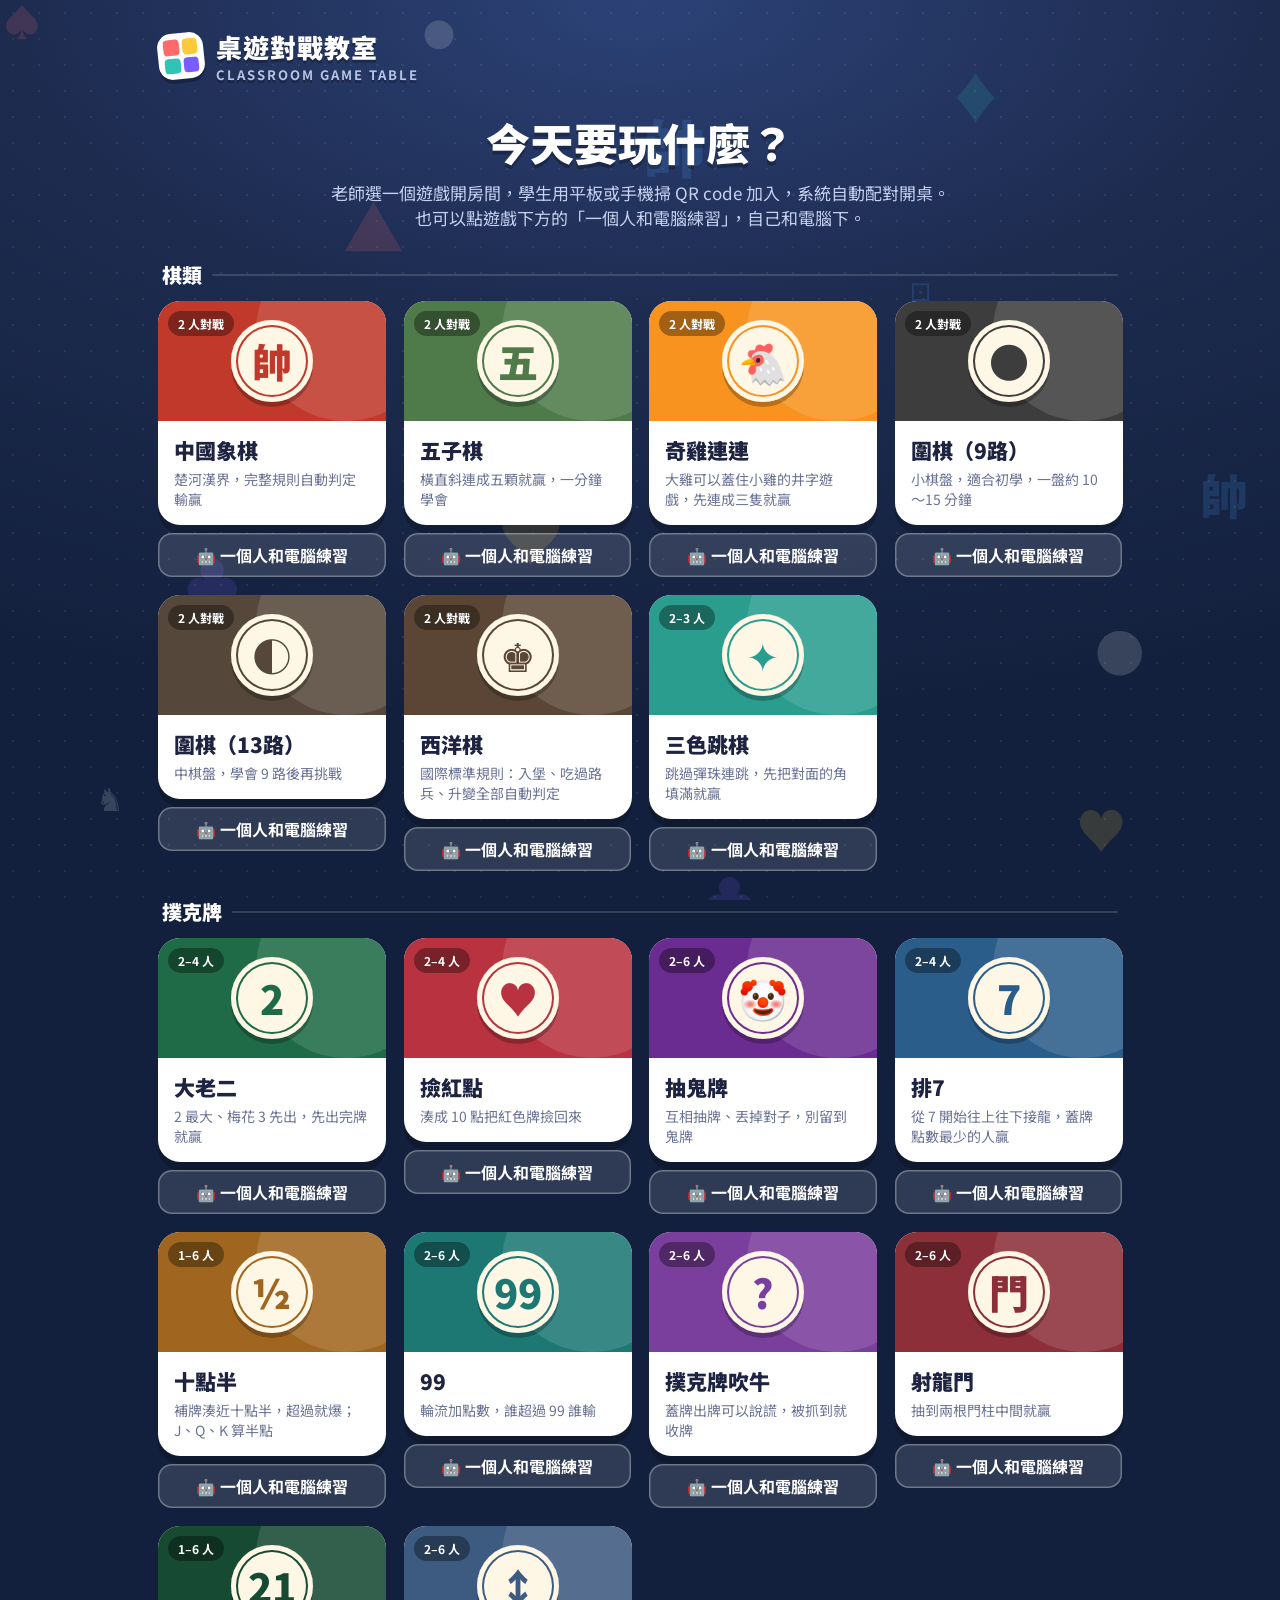
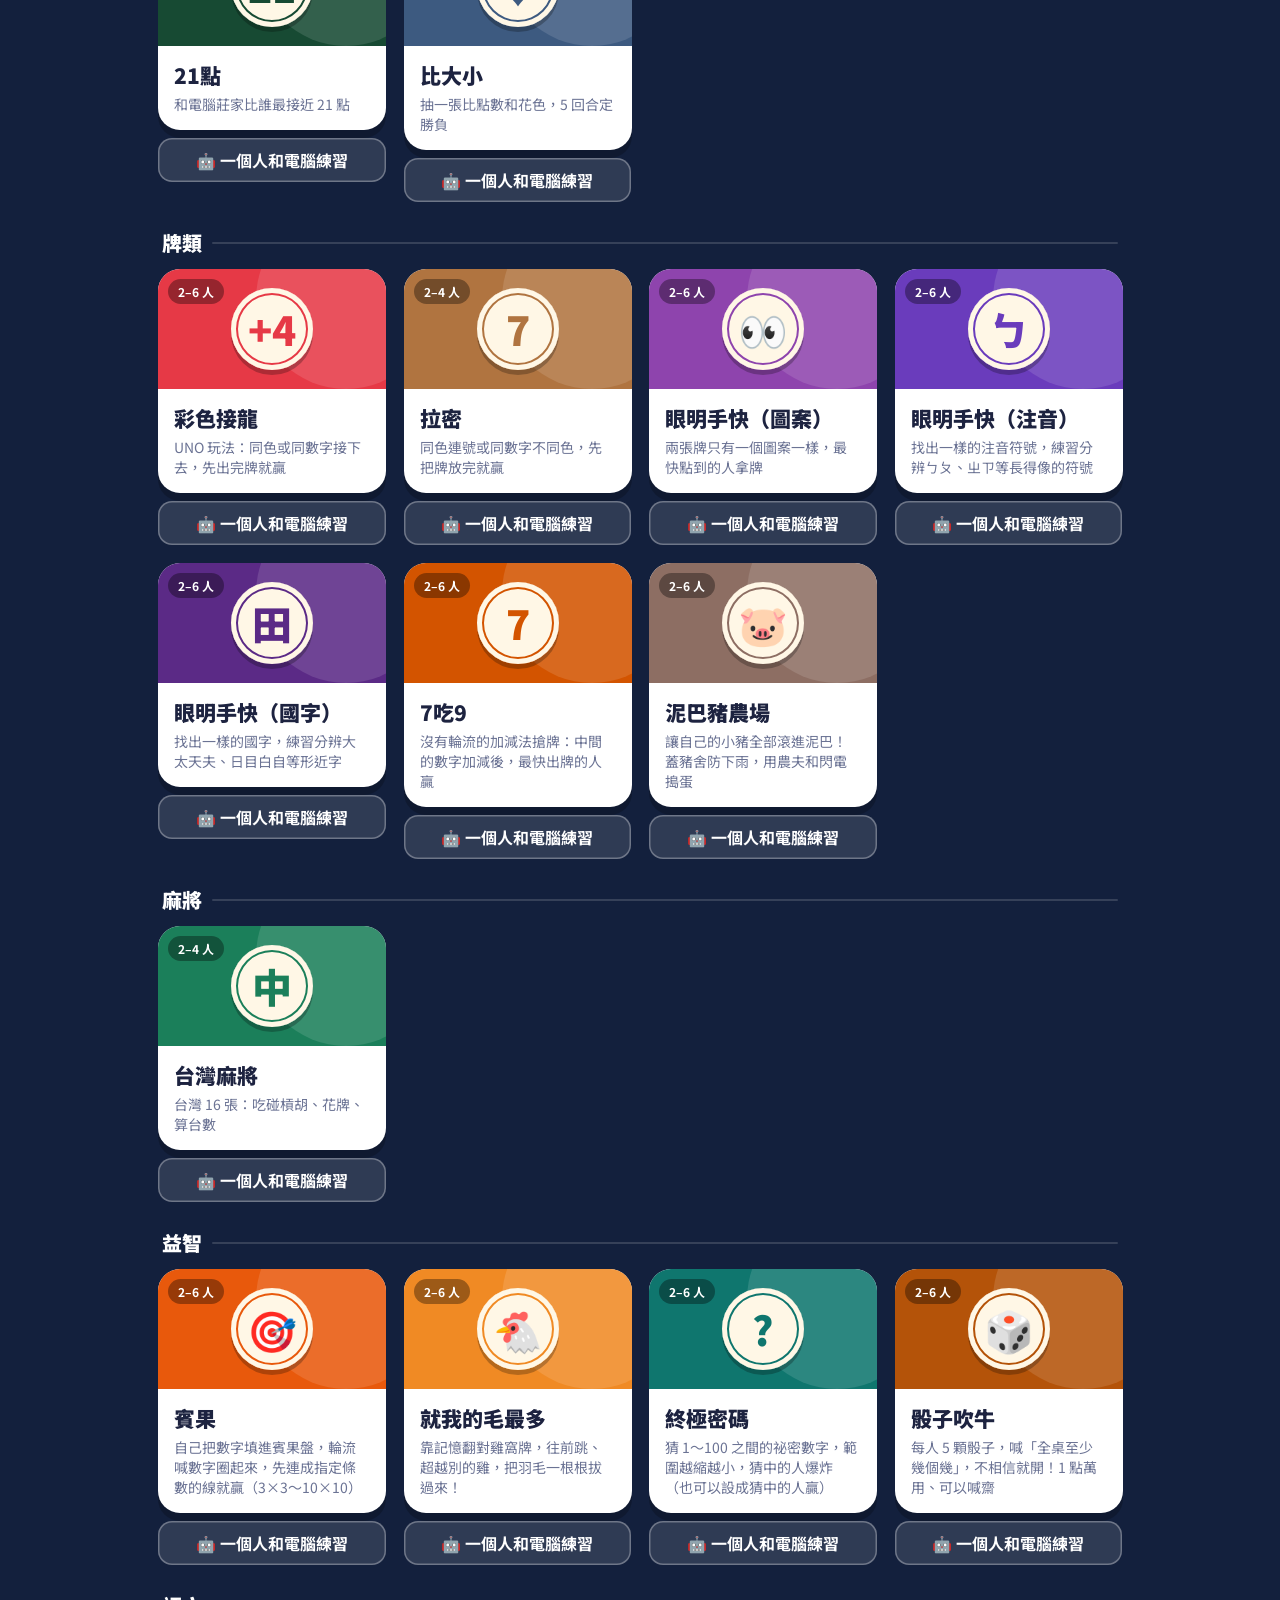
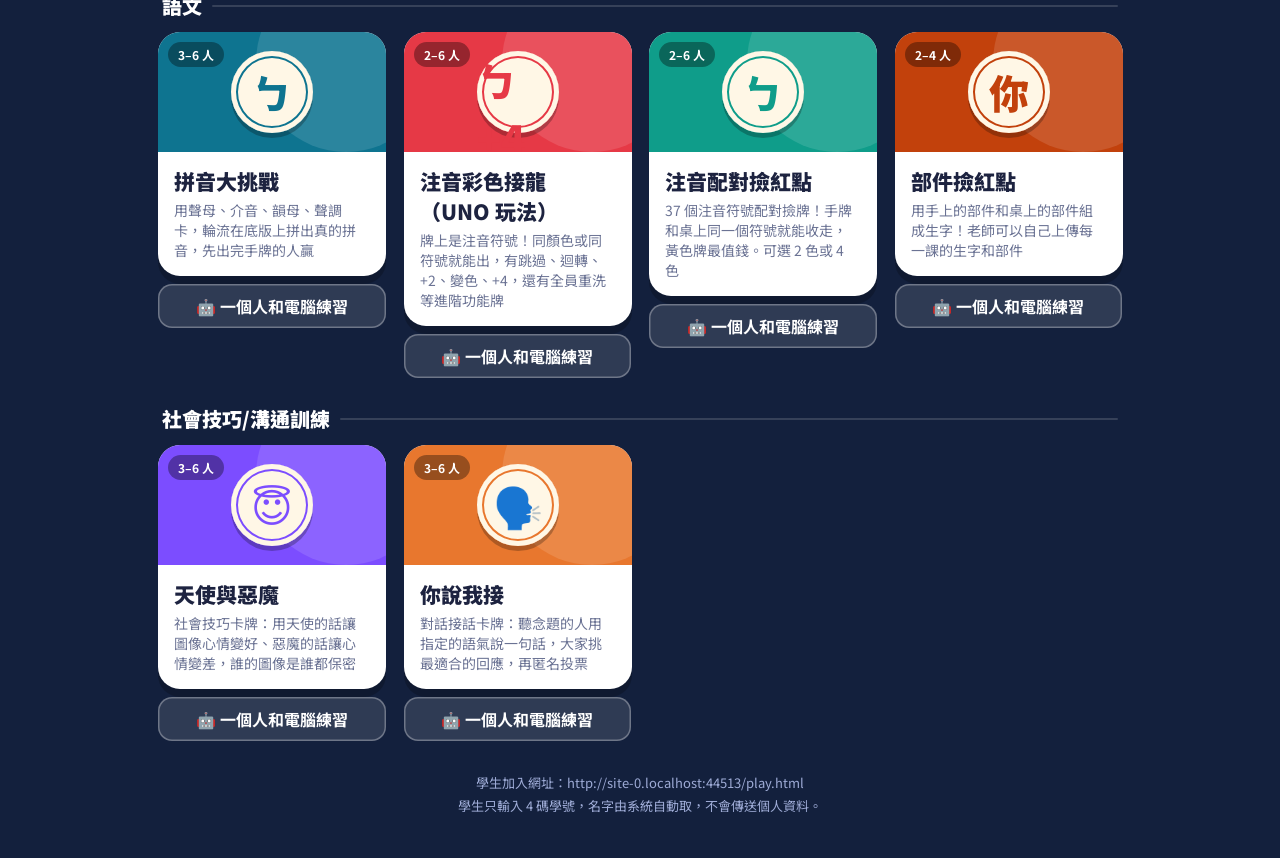
==== index.html @ f67bf3dd "賓果：主持人可幫輪到的同學隨機抽一個還沒被圈起來的號碼 Co-Authored-By: Claude Sonnet 5.5 <noreply@anthropic.com> Claude-Session" ====
<!DOCTYPE html>
<html lang="zh-Hant-TW">
<head>
<meta charset="UTF-8">
<meta name="viewport" content="width=device-width, initial-scale=1.0">
<title>桌遊對戰教室</title>
<link rel="stylesheet" href="https://fonts.googleapis.com/css2?family=Noto+Sans+TC:wght@400;700;900&display=swap">
<link rel="stylesheet" href="platform.css?v=202611191736">
</head>
<body>
<div class="home">
  <div class="brand"><div class="logo"><i></i><i></i><i></i><i></i></div><h1>桌遊對戰教室<small>CLASSROOM GAME TABLE</small></h1></div>
  <div class="hero">
    <h2>今天要玩什麼？</h2>
    <p>老師選一個遊戲開房間，學生用平板或手機掃 QR code 加入，系統自動配對開桌。<br>也可以點遊戲下方的「一個人和電腦練習」，自己和電腦下。</p>
  </div>
  <div id="grid"></div>
  <div class="foot">學生加入網址：<span id="pu"></span><br>學生只輸入 4 碼學號，名字由系統自動取，不會傳送個人資料。</div>
</div>
<script src="decor.js?v=202611191736"></script>
<script src="games.js?v=202611191736"></script>
<script>
(function () {
  var root = document.getElementById('grid'), n = 0, LOC = /[?&]local=1/.test(location.search) ? '&local=1' : '';
  function subMenu(m) {
    var ov = document.createElement('div'); ov.className = 'overlay';
    var box = document.createElement('div'); box.className = 'panel sub-menu'; ov.appendChild(box);
    var hd = document.createElement('div'); hd.className = 'g-hd'; hd.innerHTML = '<h2></h2>'; hd.firstChild.textContent = m.title + '・選一種玩法';
    var x = document.createElement('button'); x.type = 'button'; x.className = 'btn small'; x.textContent = '✕ 關閉'; x.onclick = function () { ov.remove(); }; hd.appendChild(x); box.appendChild(hd);
    var list = document.createElement('div'); list.className = 'sub-list'; box.appendChild(list);
    m.sub.forEach(function (v) {
      var it = document.createElement('div'); it.className = 'sub-item' + (v.ready ? '' : ' off');
      var b = document.createElement('button'); b.type = 'button'; b.disabled = !v.ready;
      b.innerHTML = '<b></b><small></small><span class="tag"></span>'; b.querySelector('b').textContent = v.title; b.querySelector('small').textContent = v.desc; b.querySelector('.tag').textContent = v.ready ? v.players : '製作中';
      b.onclick = function () { location.href = 'host.html?g=' + v.id + LOC; }; it.appendChild(b);
      if (v.ready) { var a = document.createElement('a'); a.className = 'solo-link'; a.href = 'play.html?solo=' + v.id + '&local=1'; a.textContent = '🤖 和電腦練習'; it.appendChild(a); }
      list.appendChild(it);
    });
    ov.addEventListener('click', function (e) { if (e.target === ov) ov.remove(); });
    document.body.appendChild(ov);
  }
  BG.cats.forEach(function (cat) {
    var h = document.createElement('h3'); h.className = 'cat-title'; h.textContent = cat; root.appendChild(h);
    var g = document.createElement('div'); g.className = 'game-grid'; root.appendChild(g);
  BG.catalog.filter(function (m) { return m.cat === cat; }).forEach(function (m) { var i = n++;
    var b = document.createElement('button'); b.type = 'button'; b.className = 'gtile'; b.disabled = !m.ready; b.style.animationDelay = i * .06 + 's';
    b.innerHTML = '<div class="art" style="background:' + m.color + '"><span style="color:' + m.color + '">' + m.icon + '</span></div>' +
      '<div class="info"><h3></h3><p></p></div><span class="tag"></span>';
    b.querySelector('h3').textContent = m.title;
    b.querySelector('p').textContent = m.desc;
    b.querySelector('.tag').textContent = m.ready ? m.players : '規劃中';
    b.addEventListener('click', function () { if (m.sub) return subMenu(m); location.href = 'host.html?g=' + m.id + LOC; });
    var cell = document.createElement('div'); cell.className = 'gcell'; cell.appendChild(b);
    if (m.ready && !m.sub) { var solo = document.createElement('a'); solo.className = 'solo-link'; solo.href = 'play.html?solo=' + m.id + '&local=1'; solo.textContent = '🤖 一個人和電腦練習'; cell.appendChild(solo); }
    g.appendChild(cell);
  });
  });
  document.getElementById('pu').textContent = location.href.replace(/[#?].*$/, '').replace(/[^/]*$/, '') + 'play.html';
})();
</script>
</body>
</html>
---- platform.css ----
/* 桌遊對戰教室：平台外框（中性、活潑） */
:root {
  --bg1: #1d2b4f; --bg2: #13203d; --card: #ffffff; --ink: #1d2340; --muted: #6b7394; --line: #e4e7f2;
  --sun: #ffc93c; --sun-dk: #c98f00; --coral: #ff6b6b; --teal: #2ec4b6; --violet: #7b5cff; --sky: #4ea8ff; --good: #2fbf71;
  --sans: 'Noto Sans TC', 'PingFang TC', 'Microsoft JhengHei', system-ui, sans-serif;
}
* { box-sizing: border-box; -webkit-tap-highlight-color: transparent; }
html, body { margin: 0; min-height: 100%; }
body { background: var(--bg2); color: var(--ink); font-family: var(--sans); -webkit-user-select: none; user-select: none; overflow-x: hidden; }
.hidden { display: none !important; }

/* 背景：深藍桌面＋漂浮的彩色桌遊符號 */
.bg-scene { position: fixed; inset: 0; z-index: -1; overflow: hidden; background: radial-gradient(ellipse 110% 80% at 50% 0%, #2c4277 0%, var(--bg1) 45%, var(--bg2) 100%); }
.bg-scene::after { content: ''; position: absolute; inset: 0; background-image: radial-gradient(rgba(255,255,255,.07) 1.2px, transparent 1.4px); background-size: 26px 26px; }
.floaty { position: absolute; font-weight: 900; line-height: 1; opacity: .16; animation: floaty linear infinite; will-change: transform; }
@keyframes floaty { 0% { transform: translateY(0) rotate(0); } 50% { transform: translateY(-26px) rotate(12deg); } 100% { transform: translateY(0) rotate(0); } }

/* 文字與元件 */
.brand { display: flex; align-items: center; gap: 12px; }
.logo { width: 46px; height: 46px; border-radius: 14px; display: grid; grid-template-columns: 1fr 1fr; gap: 3px; padding: 6px; background: #fff; box-shadow: 0 4px 0 rgba(0,0,0,.25); transform: rotate(-6deg); flex: none; }
.logo i { border-radius: 4px; } .logo i:nth-child(1) { background: var(--coral); } .logo i:nth-child(2) { background: var(--sun); } .logo i:nth-child(3) { background: var(--teal); } .logo i:nth-child(4) { background: var(--violet); }
.brand h1 { margin: 0; color: #fff; font-size: 26px; font-weight: 900; letter-spacing: 1px; text-shadow: 0 3px 0 rgba(0,0,0,.25); }
.brand small { display: block; font-size: 13px; color: #b8c3e6; font-weight: 700; letter-spacing: 2px; }
.panel { background: var(--card); border-radius: 22px; padding: 18px; box-shadow: 0 8px 0 rgba(0,0,0,.18), 0 18px 40px rgba(0,0,0,.25); }
button { font-family: inherit; cursor: pointer; touch-action: manipulation; border: 0; color: var(--ink); transition: transform .12s, filter .15s, box-shadow .12s; }
button:disabled { opacity: .4; cursor: default; }
button:focus { outline: none; } button:focus-visible { outline: 3px solid var(--sky); outline-offset: 3px; }
.btn { border-radius: 14px; padding: 10px 16px; font-size: 16px; font-weight: 700; background: #fff; box-shadow: 0 0 0 2px var(--line), 0 4px 0 var(--line); }
.btn:active:not(:disabled) { transform: translateY(3px); box-shadow: 0 0 0 2px var(--line), 0 1px 0 var(--line); }
.btn.small { padding: 7px 12px; font-size: 14px; border-radius: 12px; }
.btn.ghost { background: rgba(255,255,255,.12); color: #fff; box-shadow: 0 0 0 1.5px rgba(255,255,255,.35); }
.btn.ghost:active { transform: translateY(1px); }
.btn-sun { border-radius: 16px; padding: 13px 28px; font-size: 19px; font-weight: 900; letter-spacing: 1px; background: var(--sun); box-shadow: 0 5px 0 var(--sun-dk), 0 10px 20px rgba(0,0,0,.2); }
.btn-sun:active:not(:disabled) { transform: translateY(4px); box-shadow: 0 1px 0 var(--sun-dk); }
.btn-coral { border-radius: 16px; padding: 11px 22px; font-size: 18px; font-weight: 900; color: #fff; background: var(--coral); box-shadow: 0 5px 0 #c94848; }
.btn-coral:active:not(:disabled) { transform: translateY(4px); box-shadow: 0 1px 0 #c94848; }
.btn-teal { border-radius: 16px; padding: 11px 22px; font-size: 18px; font-weight: 900; color: #fff; background: var(--teal); box-shadow: 0 5px 0 #1d8f84; }
.btn-teal:active:not(:disabled) { transform: translateY(4px); box-shadow: 0 1px 0 #1d8f84; }
input { font: inherit; padding: 13px 14px; border-radius: 14px; border: 2.5px solid var(--line); background: #f7f8fc; color: var(--ink); width: 100%; outline: none; -webkit-user-select: text; user-select: text; }
input:focus { border-color: var(--sky); background: #fff; }
.pill { display: inline-flex; align-items: center; gap: 6px; padding: 5px 12px; border-radius: 99px; background: rgba(255,255,255,.14); color: #fff; font-size: 14px; font-weight: 700; white-space: nowrap; }
.pill.light { background: #f1f3fa; color: var(--ink); }
.pill.warn { background: #ffe1e1; color: #b02a2a; }
.dot { width: 11px; height: 11px; border-radius: 50%; display: inline-block; flex: none; }
.dot.on { background: var(--good); box-shadow: 0 0 0 3px rgba(47,191,113,.22); } .dot.off { background: #c3c7d6; }
.empty { color: var(--muted); font-size: 14px; }
.row { display: flex; gap: 8px; flex-wrap: wrap; align-items: center; }
.row.c { justify-content: center; }
@keyframes pop { 0% { transform: scale(.4); } 70% { transform: scale(1.1); } }
@keyframes rise { from { opacity: 0; transform: translateY(16px) scale(.97); } }
@keyframes fade { from { opacity: 0; } }

/* ---------- 首頁：選遊戲 ---------- */
.home { max-width: 1000px; margin: 0 auto; padding: 28px 18px 40px; }
.home .hero { text-align: center; color: #fff; margin: 26px 0 30px; }
.home .hero h2 { font-size: clamp(28px, 5vw, 44px); margin: 14px 0 6px; font-weight: 900; text-shadow: 0 4px 0 rgba(0,0,0,.25); }
.home .hero p { color: #c6d0f0; margin: 0; font-size: 17px; }
.game-grid { display: grid; grid-template-columns: repeat(auto-fill, minmax(210px, 1fr)); gap: 18px; }
.gtile { position: relative; text-align: left; padding: 0; overflow: hidden; border-radius: 22px; background: #fff; box-shadow: 0 8px 0 rgba(0,0,0,.2); animation: rise .45s ease-out both; }
.gtile:hover:not(:disabled) { transform: translateY(-4px) rotate(-.6deg); }
.gtile .art { height: 120px; display: grid; place-items: center; font-size: 60px; font-weight: 900; color: #fff; position: relative; overflow: hidden; }
.gtile .art::before { content: ''; position: absolute; width: 180px; height: 180px; border-radius: 50%; background: rgba(255,255,255,.12); right: -50px; top: -60px; }
.gtile .art span { width: 82px; height: 82px; border-radius: 50%; display: grid; place-items: center; font-size: 40px; background: #fff7e6; box-shadow: 0 5px 0 rgba(0,0,0,.25), inset 0 0 0 5px #fff7e6, inset 0 0 0 7px currentColor; position: relative; }
.gtile .info { padding: 14px 16px 16px; }
.gtile h3 { margin: 0 0 4px; font-size: 21px; font-weight: 900; }
.gtile p { margin: 0; color: var(--muted); font-size: 14px; }
.gtile .tag { position: absolute; top: 10px; left: 10px; background: rgba(0,0,0,.35); color: #fff; font-size: 12px; font-weight: 700; padding: 4px 10px; border-radius: 99px; }
.gtile:disabled { opacity: 1; filter: saturate(.25); }
.gtile:disabled .tag { background: rgba(0,0,0,.55); }
.home .foot { text-align: center; color: #9eabd6; font-size: 13px; margin-top: 30px; line-height: 1.8; }

/* ---------- 老師房間 ---------- */
.h-top { display: flex; align-items: center; gap: 12px; padding: 14px 20px; flex-wrap: wrap; }
.h-top .sp { flex: 1; }
.h-wrap { display: grid; grid-template-columns: 310px 1fr; gap: 20px; padding: 6px 20px 24px; align-items: start; }
@media (max-width: 760px) { .h-wrap { grid-template-columns: 1fr; } }
.join { text-align: center; position: sticky; top: 14px; }
.join .gname { display: inline-flex; align-items: center; gap: 8px; font-weight: 900; font-size: 18px; padding: 6px 14px 6px 6px; border-radius: 99px; background: #f1f3fa; }
.join .gname b { width: 30px; height: 30px; border-radius: 50%; display: grid; place-items: center; color: #fff; font-size: 15px; }
.join .qr { background: #fff; border-radius: 16px; padding: 8px; margin-top: 12px; aspect-ratio: 1; display: flex; align-items: center; justify-content: center; color: var(--muted); box-shadow: 0 0 0 3px var(--line); }
.join .qr svg { width: 100%; height: auto; }
.join .code-wrap { margin-top: 4px; display: flex; justify-content: center; gap: 6px; }
.join .code-wrap span { width: 44px; height: 54px; display: grid; place-items: center; font-size: 30px; font-weight: 900; font-family: ui-monospace, Menlo, monospace; background: var(--ink); color: #fff; border-radius: 12px; box-shadow: 0 4px 0 #000; animation: pop .4s both; }
.join .code-wrap span:nth-child(2) { animation-delay: .05s; } .join .code-wrap span:nth-child(3) { animation-delay: .1s; } .join .code-wrap span:nth-child(4) { animation-delay: .15s; } .join .code-wrap span:nth-child(5) { animation-delay: .2s; }
.join .url { font-size: 11px; color: var(--muted); word-break: break-all; margin-top: 8px; -webkit-user-select: text; user-select: text; }
.sec-title { font-weight: 900; margin: 18px 0 8px; display: flex; align-items: center; justify-content: center; gap: 8px; }
.sec-title .pill { background: var(--sun); color: var(--ink); }
.chips { display: flex; flex-wrap: wrap; gap: 6px; justify-content: center; }
.chip { display: inline-flex; align-items: center; gap: 6px; padding: 5px 4px 5px 11px; background: #f1f3fa; border-radius: 99px; font-size: 15px; font-weight: 700; animation: pop .35s; }
.chip .x { padding: 0 7px; background: none; color: var(--muted); font-size: 17px; }
.switch { display: flex; align-items: center; justify-content: center; gap: 8px; font-size: 15px; margin-top: 14px; font-weight: 700; }
.switch input { width: 20px; height: 20px; accent-color: #2ec4b6; }
.tables { display: grid; grid-template-columns: repeat(auto-fill, minmax(230px, 1fr)); gap: 18px; }
.tcard { cursor: pointer; padding: 12px; animation: rise .45s ease-out; transition: transform .15s; }
.tcard:hover { transform: translateY(-4px); }
.tcard .hd { display: flex; justify-content: space-between; align-items: center; margin-bottom: 6px; }
.tcard .no { display: flex; align-items: center; gap: 8px; font-weight: 900; font-size: 18px; }
.tcard .no b { width: 30px; height: 30px; border-radius: 10px; display: grid; place-items: center; background: var(--violet); color: #fff; font-size: 16px; transform: rotate(-6deg); }
.who { display: flex; align-items: center; gap: 7px; font-size: 15px; min-width: 0; padding: 3px 2px; }
.who .n { overflow: hidden; text-overflow: ellipsis; white-space: nowrap; font-weight: 700; }
.who .chipc { width: 13px; height: 13px; border-radius: 50%; flex: none; box-shadow: 0 0 0 2px #fff, 0 0 0 3px rgba(0,0,0,.15); }
.who.turn::after { content: '思考中…'; font-size: 12px; color: var(--teal); margin-left: auto; font-weight: 900; }
.st { font-size: 14px; margin-top: 8px; color: var(--muted); text-align: center; font-weight: 700; }
.st.hot { color: var(--coral); } .st.done { color: var(--good); }
.notable { padding: 56px 20px; text-align: center; color: #c6d0f0; line-height: 1.8; }
.notable .big { font-size: 64px; animation: floaty 4s ease-in-out infinite; display: inline-block; }
.overlay { position: fixed; inset: 0; background: rgba(10,16,35,.6); backdrop-filter: blur(4px); -webkit-backdrop-filter: blur(4px); display: flex; align-items: center; justify-content: center; padding: 18px; z-index: 20; animation: fade .2s; }
.overlay .panel { width: min(600px, 100%); max-height: calc(100% - 10px); overflow: auto; animation: rise .3s ease-out; }
.overlay .big-view svg { max-height: 62vh; width: auto; margin: 0 auto; display: block; }
.help { line-height: 1.85; color: #3c4366; }
.help h2 { margin-top: 0; color: var(--ink); }
.help b { color: var(--violet); }

/* ---------- 學生端外框 ---------- */
.p-app { min-height: 100vh; min-height: 100dvh; display: flex; flex-direction: column; align-items: center; padding: max(10px, env(safe-area-inset-top)) 8px max(10px, env(safe-area-inset-bottom)); gap: 8px; }
.p-card { width: min(440px, 100%); margin-top: 6vh; text-align: center; padding: 26px 22px; }
.p-card h2 { margin: 6px 0 4px; font-size: 28px; font-weight: 900; }
.p-card p { line-height: 1.75; color: #4a5175; }
.p-card .err { color: #c43a3a; font-weight: 700; }
.p-card input { margin: 8px 0 16px; text-align: center; font-size: 22px; font-weight: 900; }
.p-card .gbadge { display: inline-flex; align-items: center; gap: 8px; padding: 6px 14px 6px 6px; border-radius: 99px; background: #f1f3fa; font-weight: 900; }
.p-card .gbadge b { width: 30px; height: 30px; border-radius: 50%; display: grid; place-items: center; color: #fff; font-size: 15px; }
.p-top { width: 100%; display: flex; align-items: center; gap: 8px; }
.p-top .brand h1 { font-size: 17px; } .p-top .logo { width: 32px; height: 32px; padding: 4px; border-radius: 10px; gap: 2px; }
.p-top .sp { flex: 1; }
.wait-dice { display: flex; justify-content: center; gap: 14px; margin: 22px 0; }
.wait-dice span { width: 50px; height: 50px; border-radius: 14px; display: grid; place-items: center; font-size: 26px; font-weight: 900; color: #fff; box-shadow: 0 5px 0 rgba(0,0,0,.2); animation: hop 1.3s ease-in-out infinite; }
.wait-dice span:nth-child(1) { background: var(--coral); } .wait-dice span:nth-child(2) { background: var(--sun); color: var(--ink); animation-delay: .15s; } .wait-dice span:nth-child(3) { background: var(--teal); animation-delay: .3s; } .wait-dice span:nth-child(4) { background: var(--violet); animation-delay: .45s; }
@keyframes hop { 30% { transform: translateY(-16px) rotate(-10deg); } 60% { transform: none; } }
.emotes { display: grid; grid-template-columns: repeat(4, 1fr); gap: 7px; width: min(460px, 100%); animation: rise .25s; }
.emotes button { padding: 9px 4px; font-size: 16px; }
.reqbar { width: min(560px, 100%); text-align: center; padding: 14px; box-shadow: 0 0 0 3px var(--sun), 0 10px 26px rgba(0,0,0,.25); }
.reqbar p { margin: 0 0 10px; font-size: 19px; font-weight: 900; }
.result { width: min(600px, 100%); text-align: center; padding: 18px; }
.result .badge { width: 74px; height: 74px; margin: 0 auto; border-radius: 22px; display: grid; place-items: center; font-size: 40px; transform: rotate(-6deg); box-shadow: 0 5px 0 rgba(0,0,0,.18); animation: pop .5s; }
.result h2 { margin: 12px 0 4px; font-size: 32px; font-weight: 900; }
.result p { margin: 4px 0 14px; color: var(--muted); font-weight: 700; }
.toast { position: fixed; left: 50%; top: 14px; transform: translateX(-50%); background: var(--ink); color: #fff; padding: 11px 20px; border-radius: 14px; z-index: 30; font-size: 17px; font-weight: 700; animation: rise .3s; box-shadow: 0 8px 20px rgba(0,0,0,.3); max-width: calc(100% - 24px); text-align: center; }
.net-warn { position: fixed; right: 8px; bottom: 8px; z-index: 30; }
.bubble { position: absolute; left: 50%; transform: translateX(-50%); background: #fff; color: var(--ink); padding: 7px 16px; border-radius: 16px; box-shadow: 0 6px 16px rgba(0,0,0,.25), 0 0 0 2.5px var(--sun); font-size: 19px; font-weight: 900; white-space: nowrap; z-index: 5; animation: bub .3s cubic-bezier(.2,1.4,.4,1); pointer-events: none; }
.bubble.down { top: 115%; } .bubble.up { bottom: 115%; }
@keyframes bub { from { transform: translateX(-50%) scale(.4); opacity: 0; } }
.confetti { position: fixed; z-index: 40; pointer-events: none; width: 10px; height: 14px; border-radius: 3px; animation: burst 2.6s ease-out forwards; }
@keyframes burst { to { transform: translate(var(--dx), var(--dy)) rotate(720deg); opacity: 0; } }
.enter { animation: rise .4s ease-out; }

/* ---------- 說明視窗 ---------- */
.overlay .panel.guide { width: min(760px, 100%); display: flex; flex-direction: column; padding: 0; overflow: hidden; }
.g-hd { display: flex; align-items: center; justify-content: space-between; gap: 10px; padding: 16px 18px 8px; }
.g-hd h2 { margin: 0; font-size: 22px; }
.g-tabs { display: flex; gap: 6px; padding: 4px 18px 12px; overflow-x: auto; border-bottom: 2px solid var(--line); flex: none; }
.g-tabs button { flex: none; padding: 8px 14px; border-radius: 99px; background: #f1f3fa; font-weight: 700; font-size: 15px; }
.g-tabs button.on { background: var(--ink); color: #fff; }
.g-body { padding: 14px 20px 22px; overflow-y: auto; line-height: 1.85; color: #3c4366; font-size: 16px; -webkit-user-select: text; user-select: text; }
.g-body h4 { margin: 14px 0 4px; color: var(--ink); }
.g-body b { color: var(--ink); }
.g-body .c-jade { color: #2f7d62; } .g-body .c-red { color: #b8322a; }
.g-body ol, .g-body ul { padding-left: 1.3em; margin: 6px 0; } .g-body li { margin: 4px 0; }
.g-body code { background: #f1f3fa; padding: 1px 6px; border-radius: 6px; }
.g-figs { display: grid; grid-template-columns: repeat(auto-fill, minmax(190px, 1fr)); gap: 14px; margin-top: 8px; }
.g-fig { margin: 0; background: #f7f8fc; border-radius: 14px; padding: 10px; }
.g-fig svg { max-width: 220px; margin: 0 auto; }
.g-fig figcaption { font-size: 14px; line-height: 1.6; margin-top: 6px; color: #3c4366; }
.g-tbl { border-collapse: collapse; margin: 6px 0 10px; min-width: 220px; }
.g-tbl th, .g-tbl td { border: 2px solid var(--line); padding: 6px 16px; text-align: center; }
.g-tbl th { background: #f1f3fa; }
/* 積分榜 */
.lb { width: 100%; border-collapse: collapse; font-size: 17px; }
.lb th { text-align: left; color: var(--muted); font-size: 14px; padding: 6px 8px; border-bottom: 2px solid var(--line); }
.lb td { padding: 8px; border-bottom: 1px solid var(--line); font-weight: 700; }
.lb td.pts { font-size: 20px; font-weight: 900; color: var(--violet); }
.lb .medal { font-size: 22px; }
.cat-title { color: #fff; font-size: 20px; font-weight: 900; margin: 26px 4px 12px; display: flex; align-items: center; gap: 10px; }
.cat-title::after { content: ''; flex: 1; height: 2px; background: rgba(255,255,255,.15); border-radius: 2px; }
.bot-card { margin-top: 0; }
.levels { display: grid; grid-template-columns: 1fr 1fr; gap: 10px; margin-top: 8px; }
.levels .lv { display: flex; flex-direction: column; align-items: center; gap: 2px; padding: 12px 8px; border-radius: 16px; background: #f4f6fc; box-shadow: 0 0 0 2px var(--line), 0 4px 0 var(--line); }
.levels .lv:active { transform: translateY(3px); box-shadow: 0 0 0 2px var(--line), 0 1px 0 var(--line); }
.levels .lv .ic { font-size: 30px; }
.levels .lv b { font-size: 18px; }
.levels .lv small { font-size: 12.5px; color: var(--muted); line-height: 1.4; }
.levels .lv:nth-child(1):hover { box-shadow: 0 0 0 2px #2ec4b6, 0 4px 0 #2ec4b6; } .levels .lv:nth-child(2):hover { box-shadow: 0 0 0 2px #4ea8ff, 0 4px 0 #4ea8ff; }
.levels .lv:nth-child(3):hover { box-shadow: 0 0 0 2px #ffc93c, 0 4px 0 #ffc93c; } .levels .lv:nth-child(4):hover { box-shadow: 0 0 0 2px #ff6b6b, 0 4px 0 #ff6b6b; }
.btn.on { background: var(--ink); color: #fff; }
/* 棋盤縮放 */
.zoom-wrap { position: relative; width: 100%; }
.zoom-vp { position: relative; overflow: hidden; touch-action: pan-y; border-radius: 6px; }
.zoom-vp.zoomed { touch-action: none; cursor: grab; box-shadow: 0 0 0 3px rgba(78,168,255,.6); }
.zoom-inner { transform-origin: 0 0; will-change: transform; }
.zoom-wrap { display: flex; flex-direction: column; }
.zoom-ctl { order: -1; align-self: flex-end; display: flex; gap: 4px; background: rgba(29,35,64,.72); padding: 3px; border-radius: 11px; margin-bottom: 6px; }
.zoom-ctl button { min-width: 34px; height: 28px; border-radius: 9px; background: rgba(255,255,255,.92); font-weight: 900; font-size: 15px; padding: 0 6px; }
.zoom-ctl button:nth-child(2) { font-size: 12px; min-width: 46px; }
.gcell { display: flex; flex-direction: column; gap: 8px; }
.gcell .gtile { width: 100%; }
.solo-link { display: block; text-align: center; color: #fff; font-weight: 700; text-decoration: none; padding: 10px; border-radius: 14px; background: rgba(255,255,255,.12); box-shadow: inset 0 0 0 1.5px rgba(255,255,255,.3); }
.solo-link:hover { background: rgba(255,255,255,.2); }
/* 避免文字換行讓棋盤位置跳動 */
.p-top .brand h1 { white-space: nowrap; font-size: 16px; }
.p-top button, .p-top .pill { white-space: nowrap; flex: none; }
@media (max-width: 360px) { .p-top .brand h1 { display: none; } }
.gm-status, .xq-status { white-space: nowrap; overflow: hidden; text-overflow: ellipsis; max-width: 100%; }
.join .code-hint { font-size: 13px; color: var(--muted); text-align: center; margin: 6px 0 2px; line-height: 1.5; word-break: break-all; }
.join .code-hint b { color: var(--ink, #2d2a4a); }
.join .url-copy { display: block; width: 100%; margin-top: 6px; padding: 8px 10px; border-radius: 12px; background: #f4f2fb; border: 1.5px dashed #b9b3dd; cursor: pointer; text-align: center; transition: background .2s; }
.join .url-copy:hover { background: #ece8fb; }
.join .url-copy.done { background: #e3f7ea; border-color: #27ae60; }
.join .url-copy .url { display: block; margin-top: 0; font-size: 12px; color: var(--ink, #2d2a4a); }
.join .url-btn { display: inline-block; margin-top: 5px; font-size: 13px; font-weight: 800; color: #5b4fc4; }
.join .url-copy.done .url-btn { color: #1b7a43; }

.seatsel { flex-wrap: wrap; justify-content: center; gap: 6px; } .seatsel > span { flex: 0 0 100%; text-align: center; } .seatsel .btn { min-width: 44px; white-space: nowrap; }
.sub-menu { width: min(560px, 94vw); max-height: 88vh; overflow: auto; }
.sub-list { display: grid; grid-template-columns: repeat(auto-fill, minmax(220px, 1fr)); gap: 10px; padding: 4px 2px 8px; }
.sub-item { display: flex; flex-direction: column; gap: 4px; }
.sub-item button { position: relative; text-align: left; padding: 12px 14px; border-radius: 16px; background: #fff; box-shadow: 0 0 0 2px #e4e0f5, 0 4px 0 #e4e0f5; display: flex; flex-direction: column; gap: 3px; }
.sub-item button b { font-size: 19px; font-weight: 900; }
.sub-item button small { color: var(--muted); font-size: 13px; }
.sub-item button .tag { position: absolute; right: 10px; top: 10px; font-size: 11.5px; font-weight: 800; background: #1f6b47; color: #fff; border-radius: 99px; padding: 2px 8px; }
.sub-item.off button { opacity: .55; }
.sub-item.off button .tag { background: #9a96b5; }
.sub-item .solo-link { text-align: center; }
.speedsel { display: grid !important; grid-template-columns: repeat(5, 1fr); gap: 4px; } .speedsel > span { grid-column: 1 / -1; } .speedsel .btn { min-width: 0; padding: 6px 2px; font-size: 13px; }
/* 橫式畫面的棋盤遊戲：棋盤在左、資訊在右（player.js 自動加上 fit-land） */
.fit-land { display: grid !important; grid-template-columns: auto minmax(240px, 1fr); grid-auto-rows: min-content; align-content: center; align-items: center; column-gap: 18px; row-gap: 10px; }
.fit-land > * { grid-column: 2; }
.fit-land > [class*="-board"] { grid-column: 1; grid-row: 1 / span 12; align-self: center; width: calc(var(--vh, 1vh) * 100 - 120px) !important; max-width: none !important; min-width: 0 !important; margin: 0 !important; }
.fit-land > .xq-board { width: calc((var(--vh, 1vh) * 100 - 120px) * .9) !important; }
.fit-land > [class*="-status"] { white-space: normal; }
.switch.gopt { background: #fff4d6; border: 2px solid #f4a300; border-radius: 14px; padding: 8px; margin: 4px 0 8px; font-weight: 800; }
.chip.pick { cursor: pointer; user-select: none; }
.chip.pick.sel { background: #fde68a; box-shadow: 0 0 0 2px #f59e0b; }
.chip .ck { width: 16px; height: 16px; border-radius: 50%; background: #f59e0b; color: #fff; font-size: 11px; font-weight: 900; display: inline-flex; align-items: center; justify-content: center; }
.manual { display: flex; flex-wrap: wrap; align-items: center; justify-content: center; gap: 6px; margin-top: 8px; text-align: center; }
/* 遊戲自己的老師端工具列、投影畫面 */
.gpanel { margin-bottom: 14px; }
.tcard.alert { box-shadow: 0 0 0 3px #ff9800, 0 6px 18px #ff980055; }
.tbadge { font-weight: 800; }
.proj { position: fixed; inset: 0; z-index: 60; background: #1b123a; color: #fff; display: flex; flex-direction: column; align-items: center; justify-content: center; padding: 40px 5vw; overflow: auto; }
.proj .proj-x { position: absolute; top: 14px; right: 14px; }

/* 只能開一桌的遊戲：桌子放大成整個畫面，左邊是老師控制台、右邊是遊戲桌 */
.overlay.wide { padding: 0; backdrop-filter: none; -webkit-backdrop-filter: none; }
.overlay.wide > .panel { width: 100%; max-width: none; height: 100%; max-height: none; border-radius: 0; display: grid; grid-template-columns: minmax(380px, 1fr) minmax(420px, 1.15fr); gap: 14px; padding: 12px 52px; overflow: hidden; animation: none; }
.overlay.wide .ov-l, .overlay.wide .ov-r { overflow-y: auto; min-height: 0; }
.overlay.wide .ov-l .gpanel { margin: 0; }
@media (max-width: 900px) { .overlay.wide > .panel { grid-template-columns: 1fr; overflow-y: auto; } .overlay.wide .ov-l, .overlay.wide .ov-r { overflow: visible; } }
.overlay.wide .ov-l > .panel { width: auto; max-height: none; overflow: visible; animation: none; }

/* 同步投影 */
.proj.cast { padding: 8px 8px 0; justify-content: flex-start; overflow: hidden; touch-action: none; }
.cast-fit { position: relative; flex: none; margin: 0 auto; }
.cast-stage { position: absolute; left: 0; top: 0; width: 1600px; height: 900px; transform-origin: 0 0; }
.cast-html { position: absolute; inset: 0; display: flex; flex-direction: column; align-items: center; justify-content: center; text-align: center; padding: 30px 60px; overflow: hidden; }
.cast-cv { position: absolute; inset: 0; width: 1600px; height: 900px; pointer-events: none; touch-action: none; }
.cast-bar { flex: none; display: flex; flex-wrap: wrap; gap: 6px; align-items: center; justify-content: center; padding: 8px 60px 10px; }
.cast-bar .btn.on { outline: 3px solid #ffc107; }
.cast-live { color: #ffe082; font-weight: 800; font-size: 15px; margin-right: 6px; }
.p-cast .cast-live { display: block; text-align: center; padding: 6px 0 10px; font-size: 18px; }
.cast-dot { width: 30px; height: 30px; border-radius: 50%; border: 3px solid #fff6; padding: 0; cursor: pointer; }
.cast-dot.on { border-color: #fff; box-shadow: 0 0 0 3px #ffc107; }
.p-cast { z-index: 100000; }
.p-cast .btn, .p-cast .host-only, .p-cast button { visibility: hidden; }
.cast .host-only { opacity: .7; }

.g-act { display: block; margin: 4px auto 14px; }
.cast-html.doc { justify-content: flex-start; overflow-y: auto; padding: 20px 60px; }
.p-cast .cast-html.doc { overflow: hidden; }
.cast-doc { background: #fff; color: #2b2340; border-radius: 22px; padding: 28px 44px; text-align: left; font-size: 28px; line-height: 1.7; width: 1400px; max-height: none; overflow: visible; }
.cast-doc h2 { margin: 0 0 10px; font-size: 40px; } .cast-doc h3 { font-size: 32px; margin: 18px 0 6px; }

/* ---------- 提示・倒數計時・溫馨小提醒 ---------- */
.aid { margin-top: 12px; border-radius: 14px; background: #eef7ff; border: 2px solid #9ccaf5; padding: 8px 10px; }
.aid > summary { font-weight: 900; cursor: pointer; font-size: 15px; }
.aid-row { display: flex; flex-wrap: wrap; align-items: center; gap: 6px; margin-top: 6px; }
.aid-row .switch { margin-top: 0; justify-content: flex-start; font-size: 14.5px; }
.aid-row.sub { padding-left: 24px; font-size: 14px; font-weight: 700; }
.aid-row.off { opacity: .45; }
.aid-row .btn.small { padding: 4px 10px; min-width: 34px; }
.aid-row .btn.small.on { background: #ffd54a; }
.aid-v { min-width: 56px; text-align: center; font-size: 16px; font-weight: 900; }
.aid-note { margin: 8px 0 0; font-size: 12.5px; color: #4a5175; line-height: 1.55; }
.tmr { background: #fff1d6 !important; color: #8a4b00 !important; font-weight: 900; }
.p-top .aid-btn { background: #ffe27a; color: #3b2a00; font-weight: 900; box-shadow: 0 0 0 2px #f5b800; }
.p-top .aid-btn.on { background: #fff6c2; }
.p-top .aid-btn.dis { opacity: .5; box-shadow: none; }
.p-top .aid-tl { background: #fff; color: #1d3b6b; font-weight: 900; font-size: 16px; min-width: 62px; justify-content: center; }
.p-top .aid-tl.warn2 { background: #ffe9a8; color: #7a4a00; }
.p-top .aid-tl.hot { background: #ff5a4d; color: #fff; animation: aidshake .5s infinite; }
@keyframes aidshake { 25% { transform: translateX(-2px); } 75% { transform: translateX(2px); } }
@media (max-width: 560px) { .p-top.aidon .brand h1, .p-top.aidon .code-pill { display: none; } }
.aid-bar { position: fixed; left: 0; right: 0; top: 0; height: 6px; background: rgba(0,0,0,.12); z-index: 90; pointer-events: none; }
.aid-bar i { display: block; height: 100%; background: #2ec4b6; transition: width .25s linear; }
.aid-bar.hot i { background: #ff5a4d; }
.aid-banner { position: fixed; left: 8px; right: 8px; top: 52px; z-index: 80; display: flex; flex-direction: column; gap: 6px; align-items: center; pointer-events: none; }
.aid-msg { pointer-events: auto; max-width: min(640px, 100%); display: flex; align-items: flex-start; gap: 8px; padding: 10px 12px; border-radius: 14px; font-size: 17px; font-weight: 800; line-height: 1.5; white-space: pre-line; box-shadow: 0 6px 22px rgba(0,0,0,.35); animation: rise .25s; }
.aid-msg.hint { background: #fff3b0; color: #3b2a00; box-shadow: 0 0 0 3px #f5b800, 0 6px 22px rgba(0,0,0,.35); }
.aid-msg.tip { background: #dff7e6; color: #0d4a26; box-shadow: 0 0 0 3px #3dbb6b, 0 6px 22px rgba(0,0,0,.35); }
.aid-msg .tx { flex: 1; }
.aid-msg .x { flex: none; border: 0; background: rgba(0,0,0,.12); border-radius: 50%; width: 28px; height: 28px; font-size: 14px; font-weight: 900; cursor: pointer; }
.hint-hl { outline: 4px solid #ffd400 !important; outline-offset: 2px; border-radius: 8px; box-shadow: 0 0 0 4px rgba(255,212,0,.55), 0 0 18px 6px rgba(255,200,0,.95) !important; animation: hintpulse 1s ease-in-out infinite; position: relative; z-index: 3; }
@keyframes hintpulse { 50% { box-shadow: 0 0 0 7px rgba(255,212,0,.35), 0 0 26px 10px rgba(255,200,0,.65); } }

/* 立刻配對：顯眼的對比色大按鈕 */
#h-pairnow { background: linear-gradient(135deg, #ff7a00, #ff4d2e) !important; color: #fff !important; border: 3px solid #fff !important; font-size: 1.1rem !important; font-weight: 900 !important; padding: 14px 12px !important; width: 100%; white-space: nowrap; min-height: 56px; border-radius: 16px !important; box-shadow: 0 6px 0 #b83200, 0 8px 18px rgba(255,90,0,.45) !important; letter-spacing: .04em; cursor: pointer; }
#h-pairnow:active { transform: translateY(4px); box-shadow: 0 2px 0 #b83200 !important; }

/* ---------- 電腦陪玩換人 ---------- */
.fill-lv { flex-wrap: wrap; margin: 4px 0 2px 22px; }
.joinov { z-index: 70; }
.joinbox { max-width: 620px; width: 100%; max-height: 90vh; overflow: auto; }
.joinbox h2 { margin: 0 0 4px; }
.joincard { border: 2px solid #ffd166; border-radius: 14px; padding: 12px; margin-top: 12px; display: flex; flex-direction: column; gap: 8px; background: #fffaf0; }
.joincard .jt { margin: 0; font-weight: 900; font-size: 1.05rem; }
.jbtn { font-size: 1.05rem !important; font-weight: 900 !important; padding: 12px 14px !important; text-align: left; white-space: normal; }
.jbtn.take { background: #2a9d5c !important; color: #fff !important; }
.jbtn.new { background: #1d7dd8 !important; color: #fff !important; }
.jbtn.later { background: #f4a300 !important; color: #fff !important; }
.jbtn:disabled { opacity: .45; cursor: not-allowed; }
.p-pause { position: fixed; inset: 0; z-index: 80; background: rgba(20,28,55,.35); backdrop-filter: blur(9px); -webkit-backdrop-filter: blur(9px); display: flex; align-items: center; justify-content: center; padding: 20px; }
.p-pause .pp-box { background: #fff; color: #1b2440; border-radius: 22px; padding: 22px 26px; text-align: center; max-width: 420px; box-shadow: 0 12px 40px rgba(0,0,0,.35); }
.p-pause .pp-ic { font-size: 3rem; }
.p-pause b { font-size: 1.5rem; display: block; margin: 4px 0 6px; }
.p-pause p { margin: 0; line-height: 1.6; }

/* ---------- 監視牆 ---------- */
.wall { z-index: 40; align-items: stretch; }
.wallbox { width: 100%; max-width: 1500px; display: flex; flex-direction: column; max-height: calc(100vh - 36px); overflow: hidden; }
.wall-hd { display: flex; align-items: center; gap: 8px; flex-wrap: wrap; margin-bottom: 10px; }
.wall-hd h2 { margin: 0; }
.wall-hd .sp { flex: 1; }
.wall-grid { display: grid; grid-template-columns: repeat(auto-fill, minmax(230px, 1fr)); gap: 12px; overflow: auto; padding: 2px; }
.wt { background: #eef3ff; border: 2px solid #c9d6f5; border-radius: 14px; padding: 6px; cursor: zoom-in; display: flex; flex-direction: column; }
.wt.open { border-color: #4ea8ff; }
.wt-hd { display: flex; align-items: center; gap: 5px; font-size: .85rem; margin-bottom: 6px; }
.wt-hd b { flex: 1; overflow: hidden; text-overflow: ellipsis; white-space: nowrap; }
.wt-hd small { color: #667; white-space: nowrap; }
.wt-eye { padding: 2px 8px !important; min-height: 0 !important; }
.wt-sw, .wb-sw { display: flex; justify-content: center; align-items: center; min-height: 160px; background: #1b2a4a; border-radius: 10px; overflow: hidden; }
.wt-scr, .wb-scr { position: relative; overflow: hidden; }
.wt-mask { color: #fff; font-weight: 900; font-size: 1.1rem; padding: 50px 10px; text-align: center; opacity: .85; }
.wt-mask.wait { font-size: .95rem; }
.wm { position: absolute; left: 0; top: 0; transform-origin: 0 0; overflow: hidden; background: var(--bg2); pointer-events: none; contain: layout paint; text-align: left; }
.wm .p-app { min-height: 100% !important; height: 100%; }
.wm .aid-banner, .wm .toast, .wm .p-pause, .wm .aid-bar, .wm .net-warn { position: absolute !important; }
.wtap { position: absolute; width: 44px; height: 44px; margin: -22px 0 0 -22px; border-radius: 50%; border: 5px solid #ff3b30; box-shadow: 0 0 0 4px rgba(255,59,48,.35); animation: wtap .9s ease-out forwards; z-index: 99; }
@keyframes wtap { from { transform: scale(.4); opacity: 1; } to { transform: scale(1.5); opacity: 0; } }
.wbig { z-index: 45; }
.wbbox { max-width: calc(100vw - 30px); max-height: calc(100vh - 30px); display: flex; flex-direction: column; }
.wb-sw { min-height: 300px; min-width: 300px; }
.wcast { width: 100%; height: 100%; display: flex; flex-direction: column; align-items: center; justify-content: center; gap: 6px; }
.wcast-cap { color: #fff; font-weight: 900; font-size: 22px; }
.wcast-scr { position: relative; overflow: hidden; border-radius: 12px; box-shadow: 0 6px 30px rgba(0,0,0,.4); }
.joincard .btn.ghost { color: #3a4566 !important; background: #fff !important; border: 2px solid #c9d0e0 !important; align-self: flex-start; }
.p-cast .wcast button, .p-cast .wcast .btn { visibility: visible; }
.overlay.wall > .wallbox { width: min(1500px, calc(100vw - 36px)); max-width: none; }
.overlay.wbig > .wbbox { width: auto; max-width: calc(100vw - 30px); }

/* 新抽進來的牌：標「新」、放最右邊 */
.fresh-card { position: relative; }
.fresh-card::after { content: '新'; position: absolute; top: -8px; right: -6px; background: #ff3b30; color: #fff; font: 900 12px/1 var(--sans); padding: 3px 5px; border-radius: 9px; box-shadow: 0 2px 4px #0005; z-index: 4; pointer-events: none; }
.fresh-card > svg, .fresh-card > .rk-face { outline: 3px solid #ff3b30; outline-offset: 1px; border-radius: 6px; }
.sort-btn.on { background: #ffd166 !important; color: #3a2a00 !important; }
.rk-tile.fresh-card, .s9-card.fresh-card { outline: 3px solid #ff3b30; outline-offset: 1px; }
.s9-sort { margin: 6px auto 0; display: block; padding: 6px 14px; border-radius: 12px; border: 2px solid #c9d0e0; background: #fff; font-weight: 900; }
.res-who { font-weight: 900; font-size: 1.15rem; margin: 4px 0; }
.res-info { background: #f4f7ff; border-radius: 14px; padding: 8px 14px; margin: 6px 0; text-align: left; }
.res-info .res-note { margin: 4px 0; font-weight: 700; }
.p-pause .pp-row { display: flex; flex-wrap: wrap; gap: 10px; justify-content: center; margin-top: 14px; }
@media (max-width: 560px) { .p-top.solo h1 { display: none; } }
@media (max-width: 560px) { .p-top.solo { gap: 4px; } .p-top.solo .btn.small { padding: 6px 8px; font-size: 13px; white-space: nowrap; } .p-top.solo .logo { display: none; } }

/* 訊息停頓畫面（功能牌／特殊狀況）：蓋住畫面，期間不能操作 */
.bg-fxov { position: fixed; inset: 0; z-index: 400; display: flex; align-items: center; justify-content: center; background: rgba(0,0,0,.3); animation: bgFx 5s both; }
.bg-fxbox { background: rgba(40,20,90,.95); color: #fff; border: 4px solid #ffd24d; border-radius: 22px; padding: 18px 22px; text-align: center; max-width: 82vw; box-shadow: 0 8px 40px #000a; animation: bgPop .5s cubic-bezier(.2,1.3,.4,1); }
.bg-fxbox .ic { font-size: 64px; line-height: 1.1; } .bg-fxbox b { font-size: 22px; } .bg-fxbox p { margin: 6px 0 0; font-size: 16px; } .bg-fxbox .cd { font-weight: 900; color: #ffd24d; }
@keyframes bgFx { 0% { opacity: 0; } 4% { opacity: 1; } 92% { opacity: 1; } 100% { opacity: 0; } }
@keyframes bgPop { from { transform: scale(.4); } to { transform: scale(1); } }
.holdsel .btn.on { background: #ff8a3d; color: #fff; }
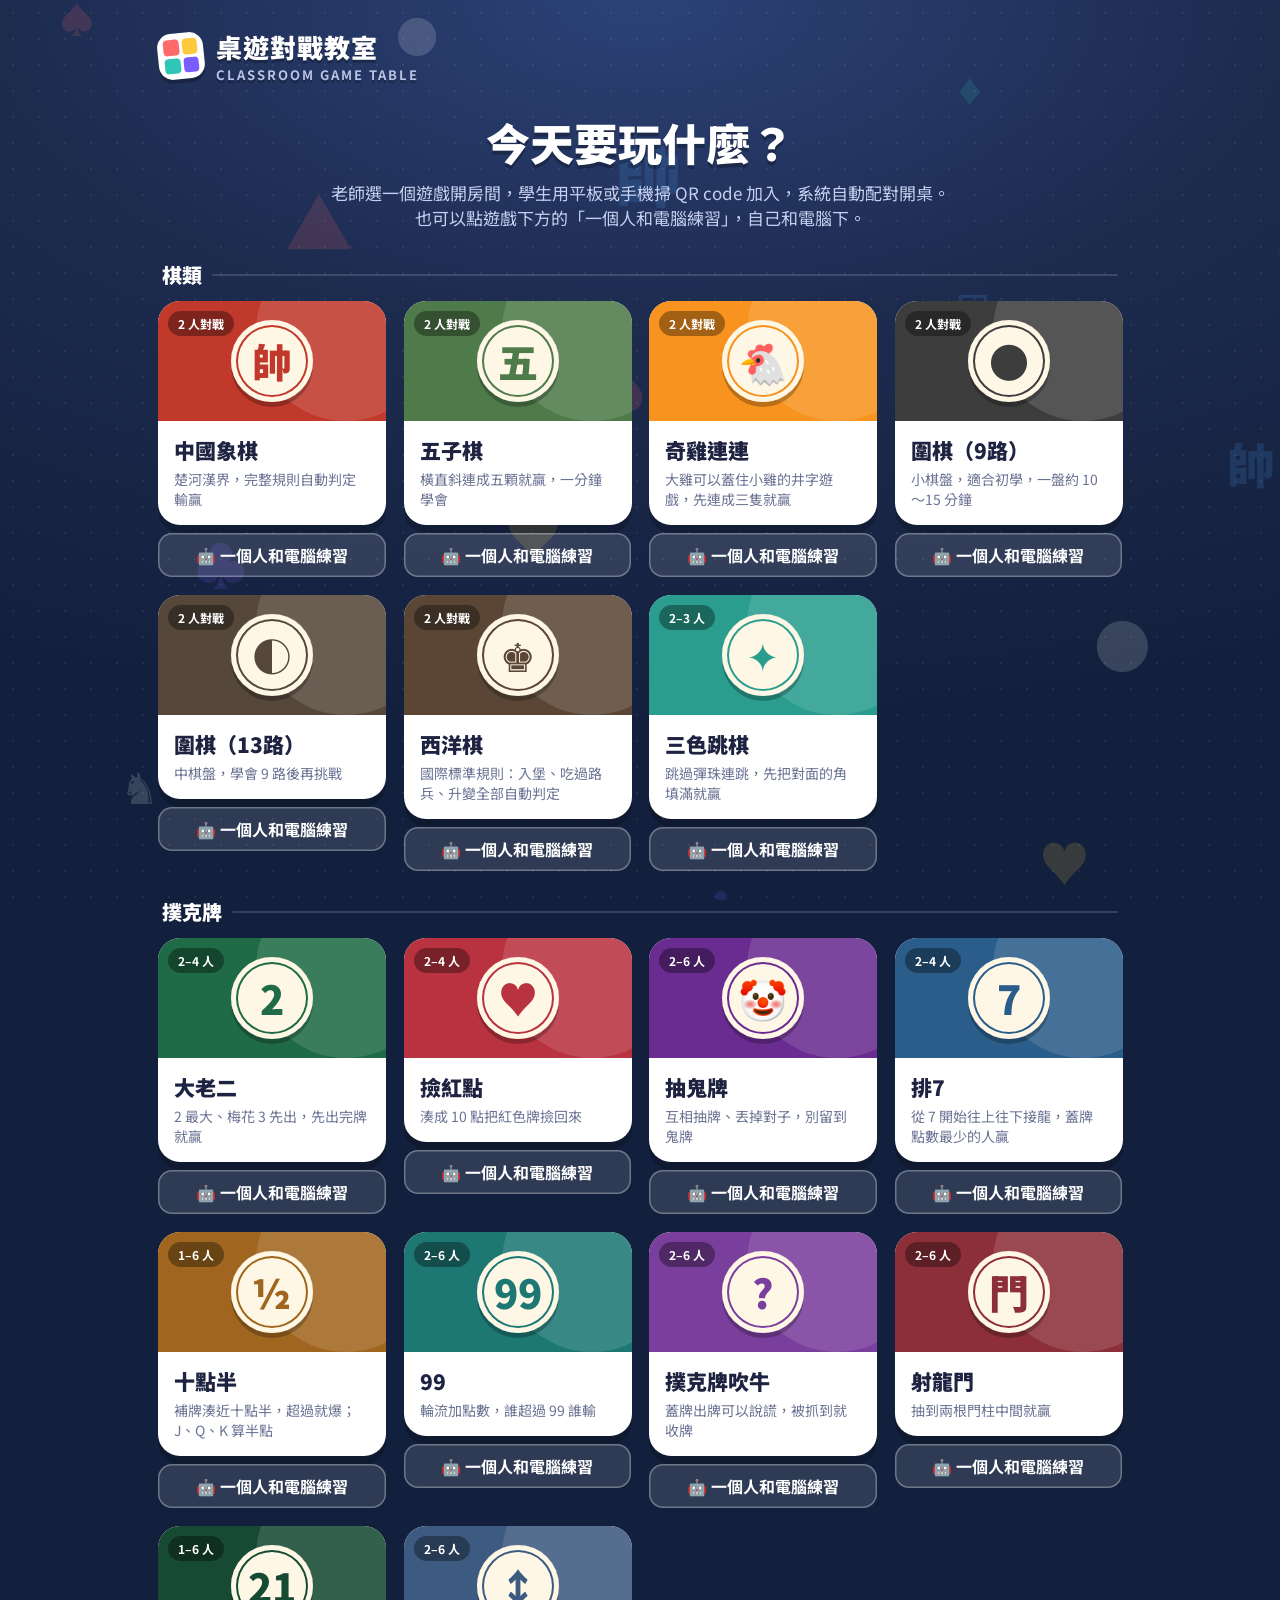
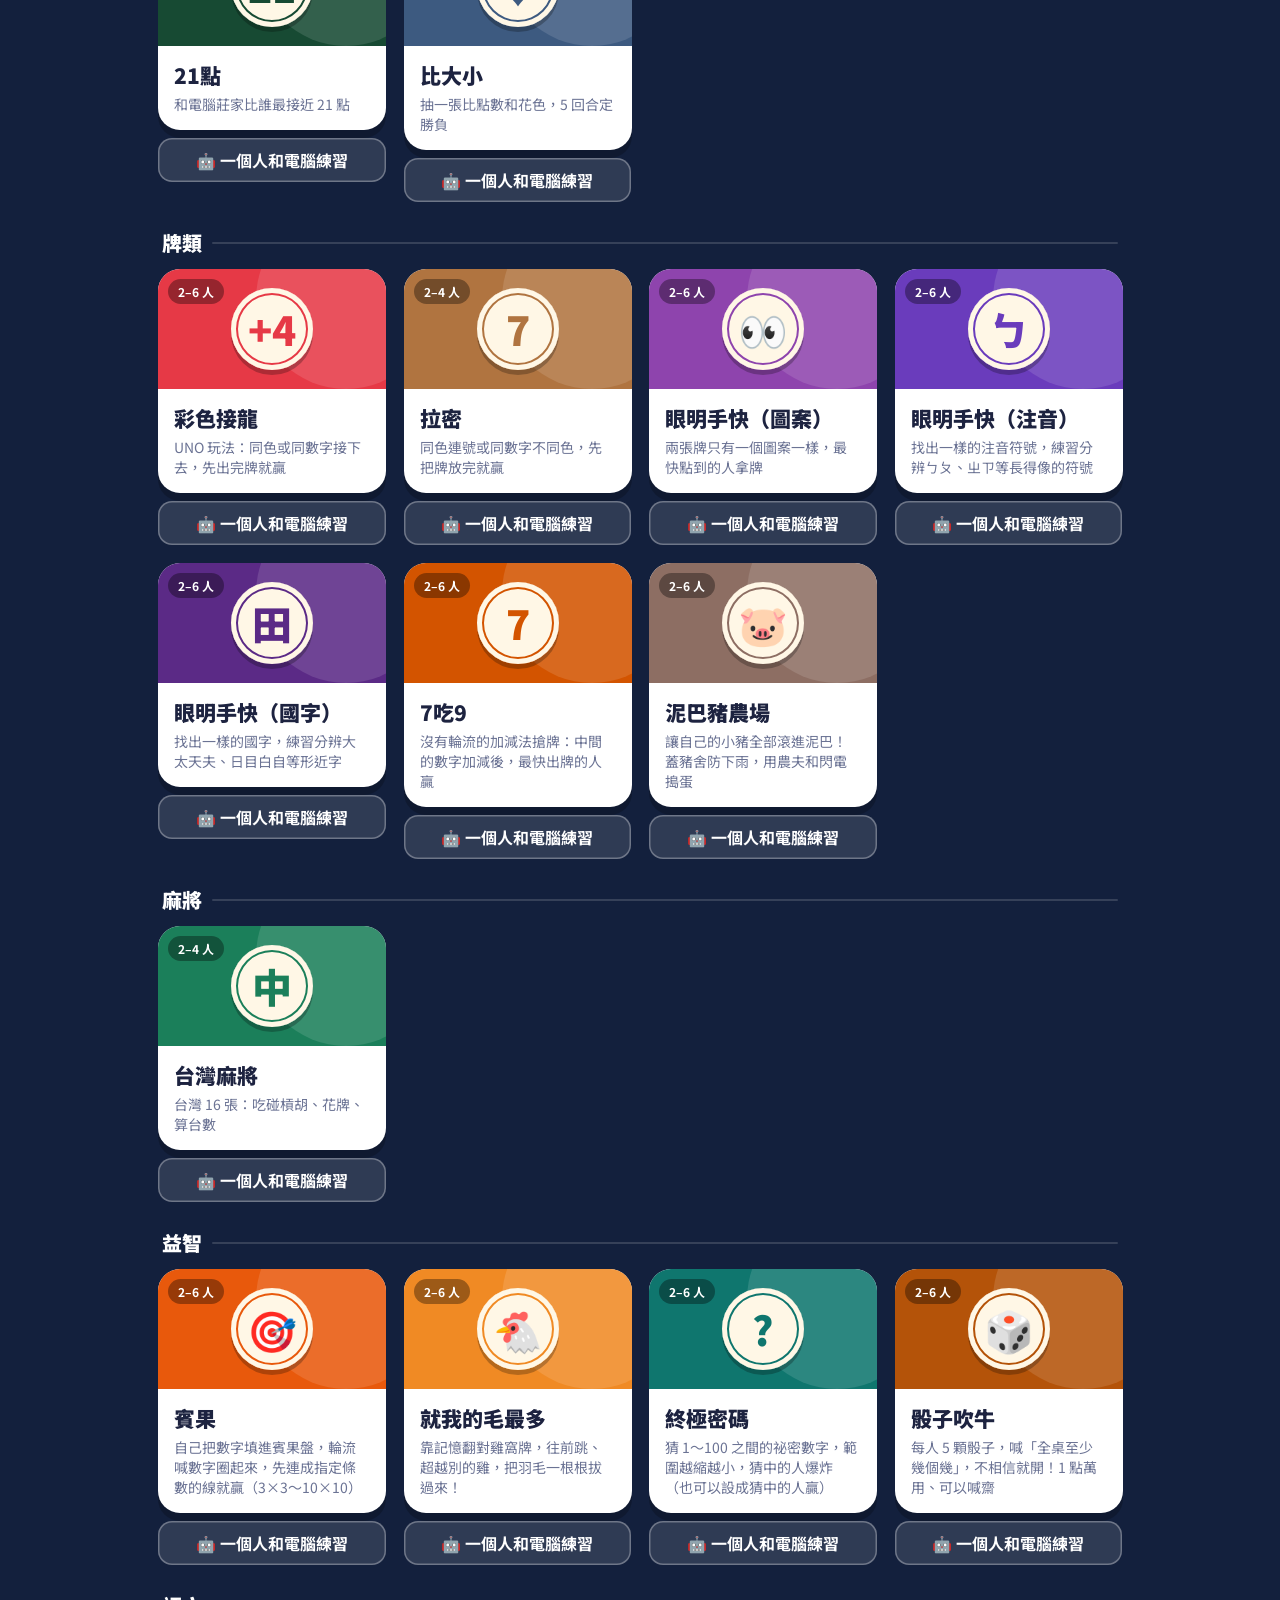
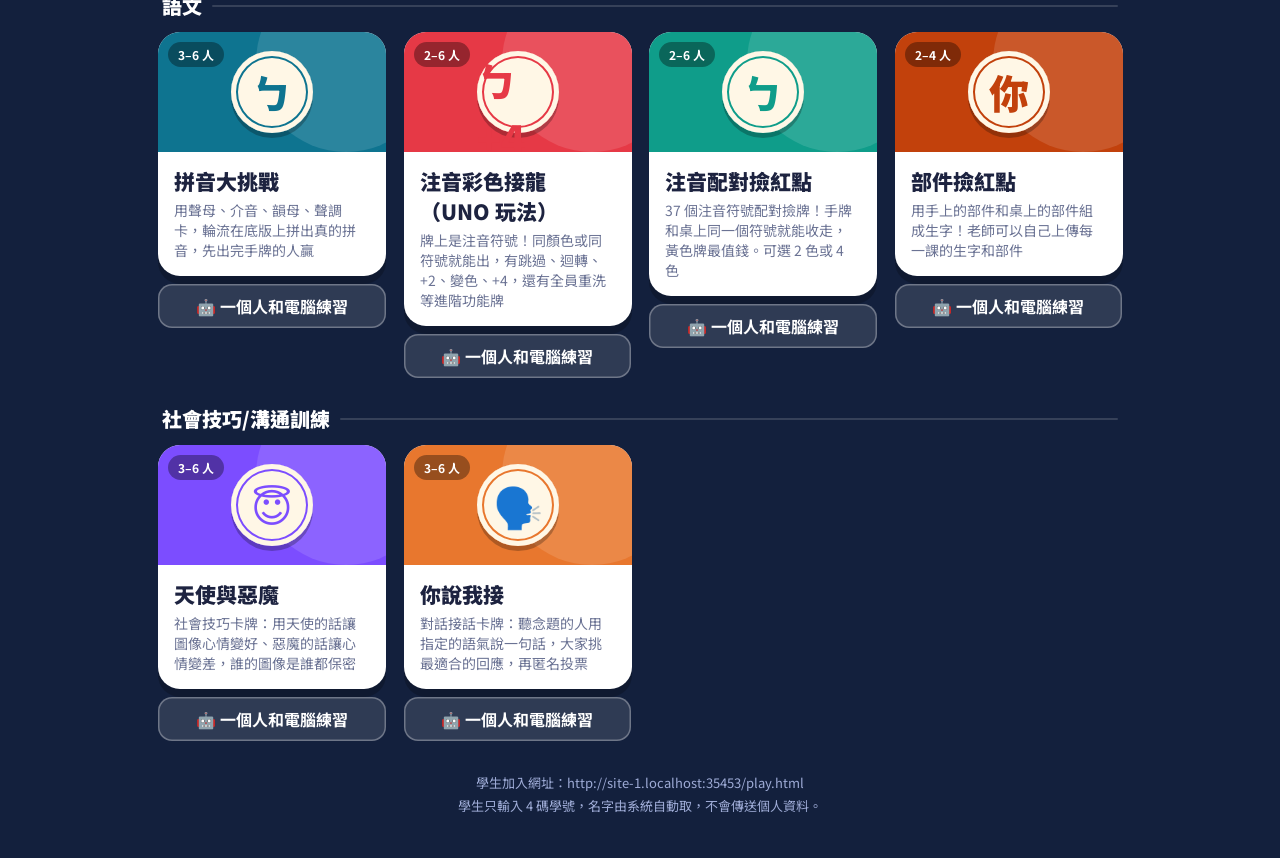
==== commit a10d2416: "賓果：填數字改成依序點格子（點的順序就是數字順序），可上一步、隨機填滿 Co-Authored-By: Claude Sonnet 5.5 <noreply@anthropic.com> Claude" ====
--- a/index.html
+++ b/index.html
@@ -5,7 +5,7 @@
 <meta name="viewport" content="width=device-width, initial-scale=1.0">
 <title>桌遊對戰教室</title>
 <link rel="stylesheet" href="https://fonts.googleapis.com/css2?family=Noto+Sans+TC:wght@400;700;900&display=swap">
-<link rel="stylesheet" href="platform.css?v=202611191736">
+<link rel="stylesheet" href="platform.css?v=202611191741">
 </head>
 <body>
 <div class="home">
@@ -17,8 +17,8 @@
   <div id="grid"></div>
   <div class="foot">學生加入網址：<span id="pu"></span><br>學生只輸入 4 碼學號，名字由系統自動取，不會傳送個人資料。</div>
 </div>
-<script src="decor.js?v=202611191736"></script>
-<script src="games.js?v=202611191736"></script>
+<script src="decor.js?v=202611191741"></script>
+<script src="games.js?v=202611191741"></script>
 <script>
 (function () {
   var root = document.getElementById('grid'), n = 0, LOC = /[?&]local=1/.test(location.search) ? '&local=1' : '';
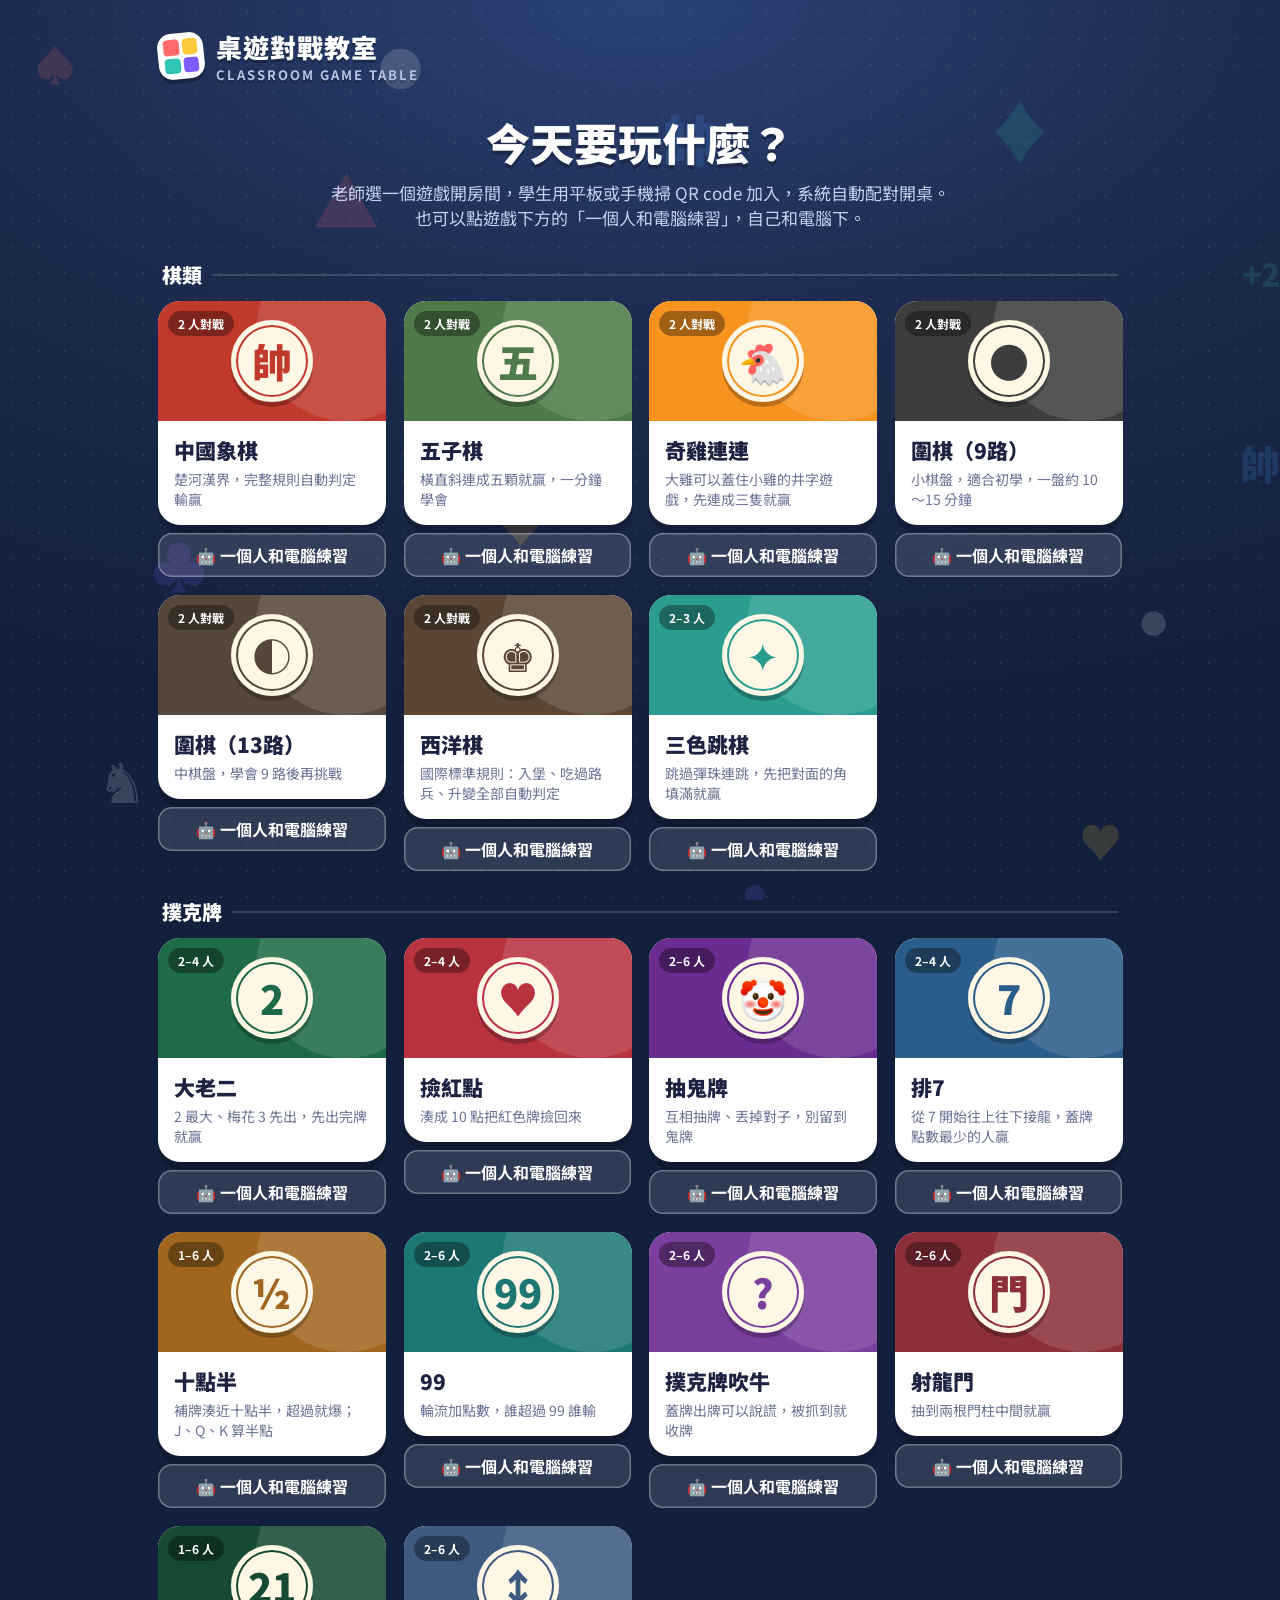
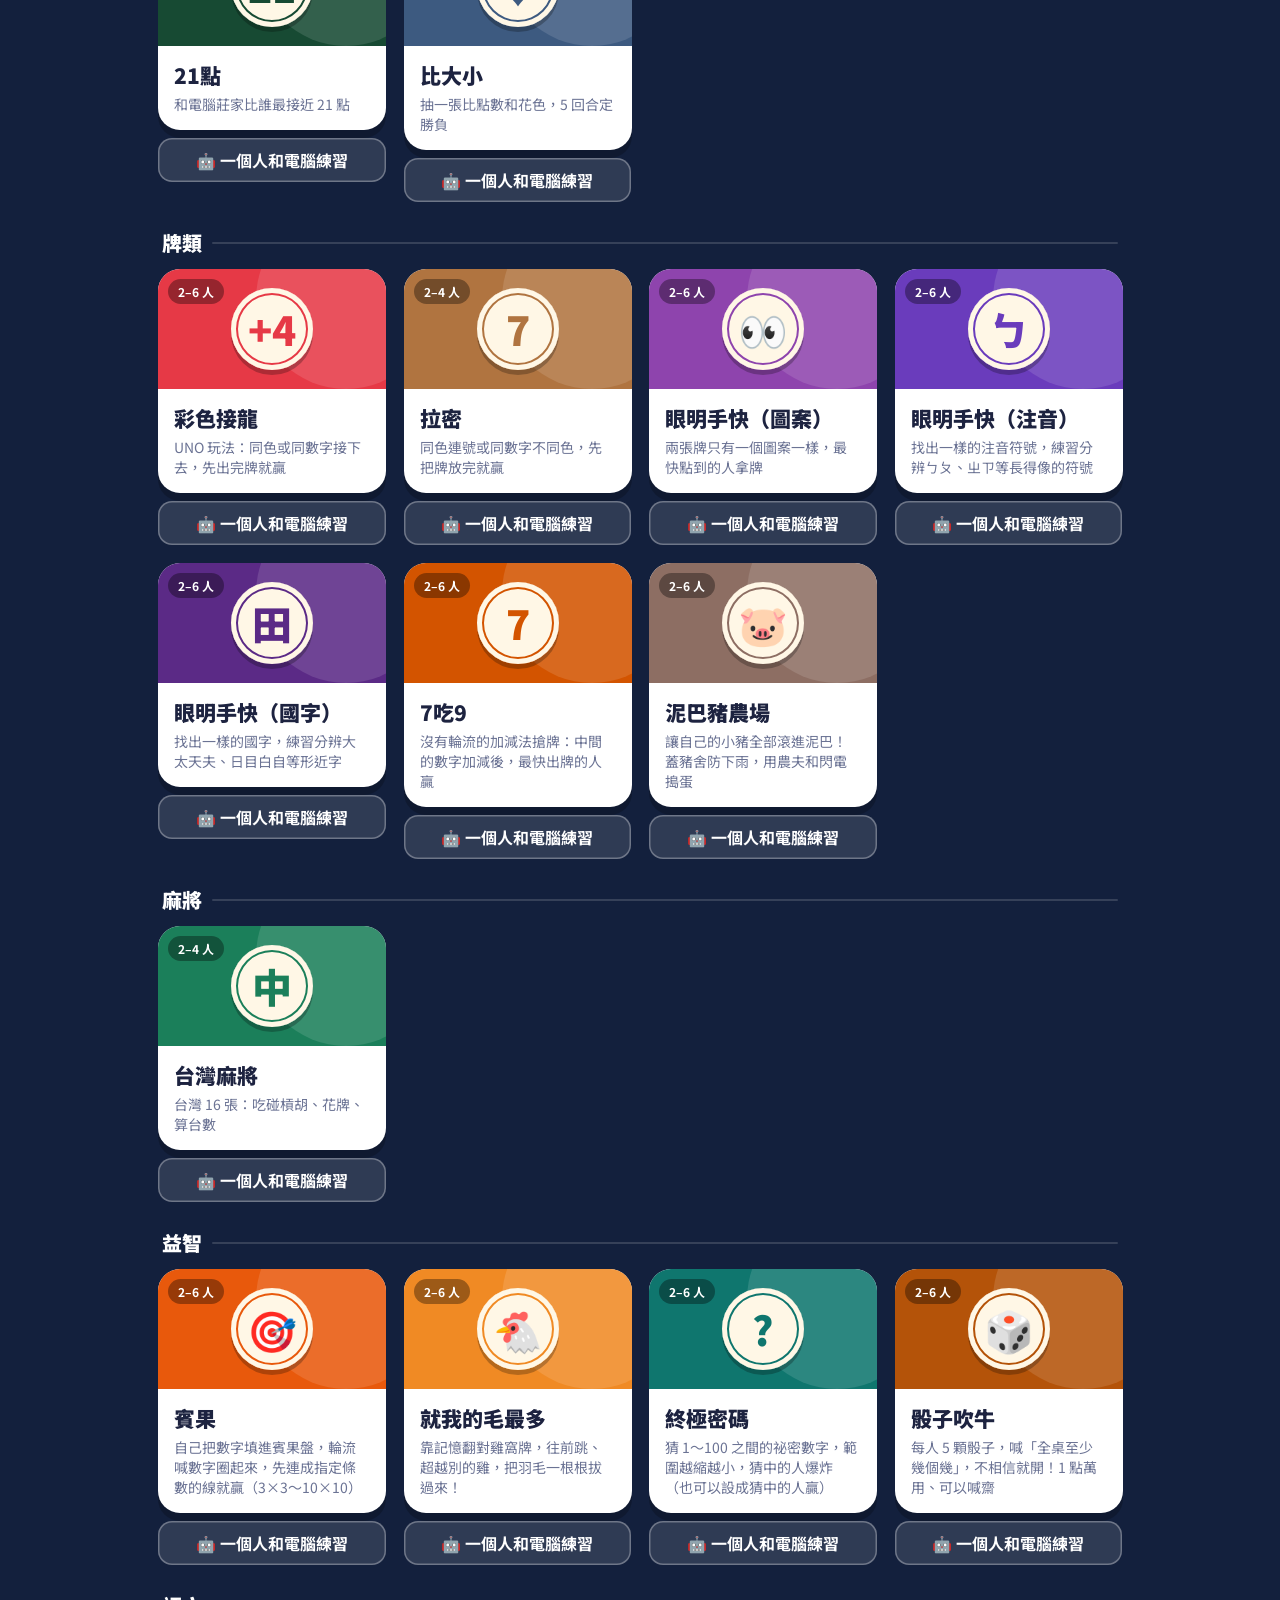
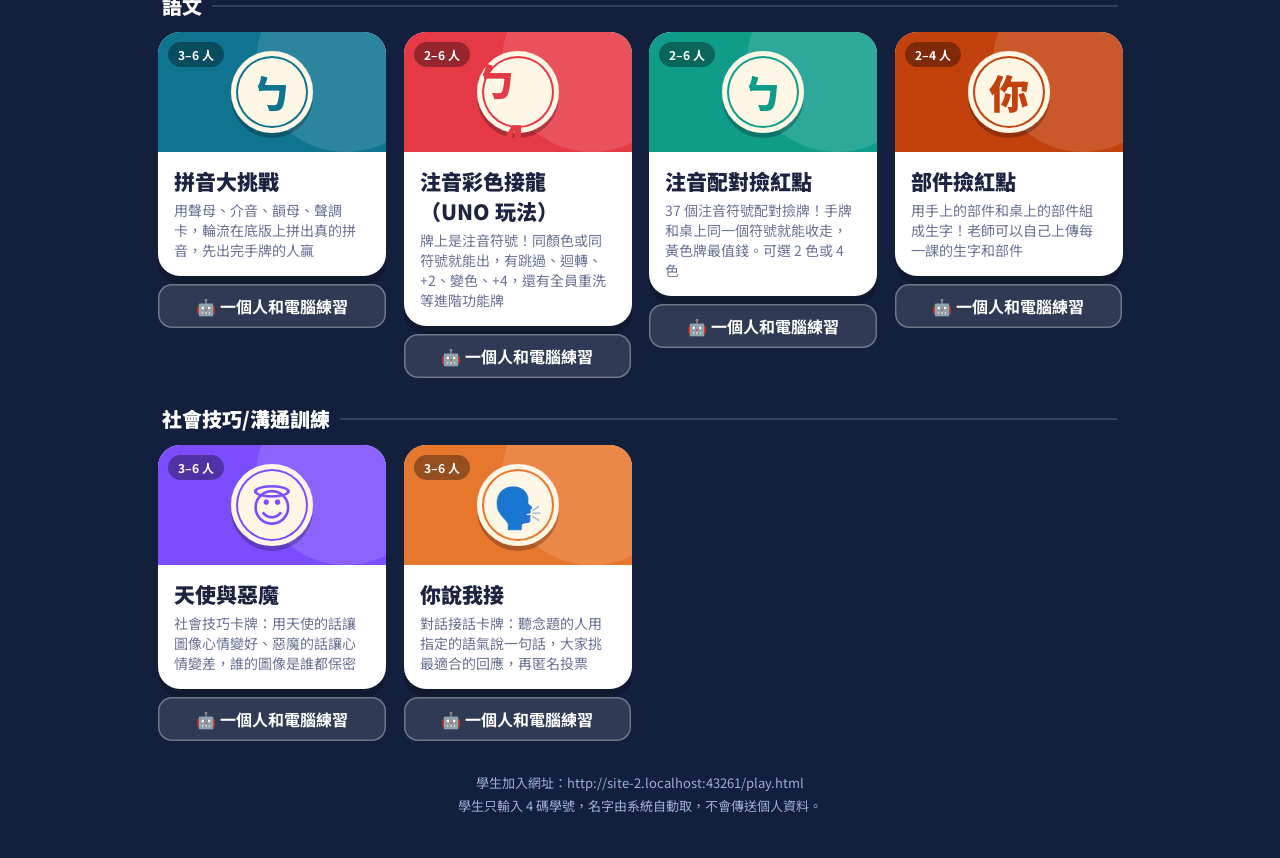
==== commit d42e14f0: "賓果：輪到自己喊數字時，也可以直接點盤子上還沒圈起來的數字（點兩下喊出去） Co-Authored-By: Claude Sonnet 5.5 <noreply@anthropic.com> Clau" ====
--- a/index.html
+++ b/index.html
@@ -5,7 +5,7 @@
 <meta name="viewport" content="width=device-width, initial-scale=1.0">
 <title>桌遊對戰教室</title>
 <link rel="stylesheet" href="https://fonts.googleapis.com/css2?family=Noto+Sans+TC:wght@400;700;900&display=swap">
-<link rel="stylesheet" href="platform.css?v=202611191741">
+<link rel="stylesheet" href="platform.css?v=202611191743">
 </head>
 <body>
 <div class="home">
@@ -17,8 +17,8 @@
   <div id="grid"></div>
   <div class="foot">學生加入網址：<span id="pu"></span><br>學生只輸入 4 碼學號，名字由系統自動取，不會傳送個人資料。</div>
 </div>
-<script src="decor.js?v=202611191741"></script>
-<script src="games.js?v=202611191741"></script>
+<script src="decor.js?v=202611191743"></script>
+<script src="games.js?v=202611191743"></script>
 <script>
 (function () {
   var root = document.getElementById('grid'), n = 0, LOC = /[?&]local=1/.test(location.search) ? '&local=1' : '';
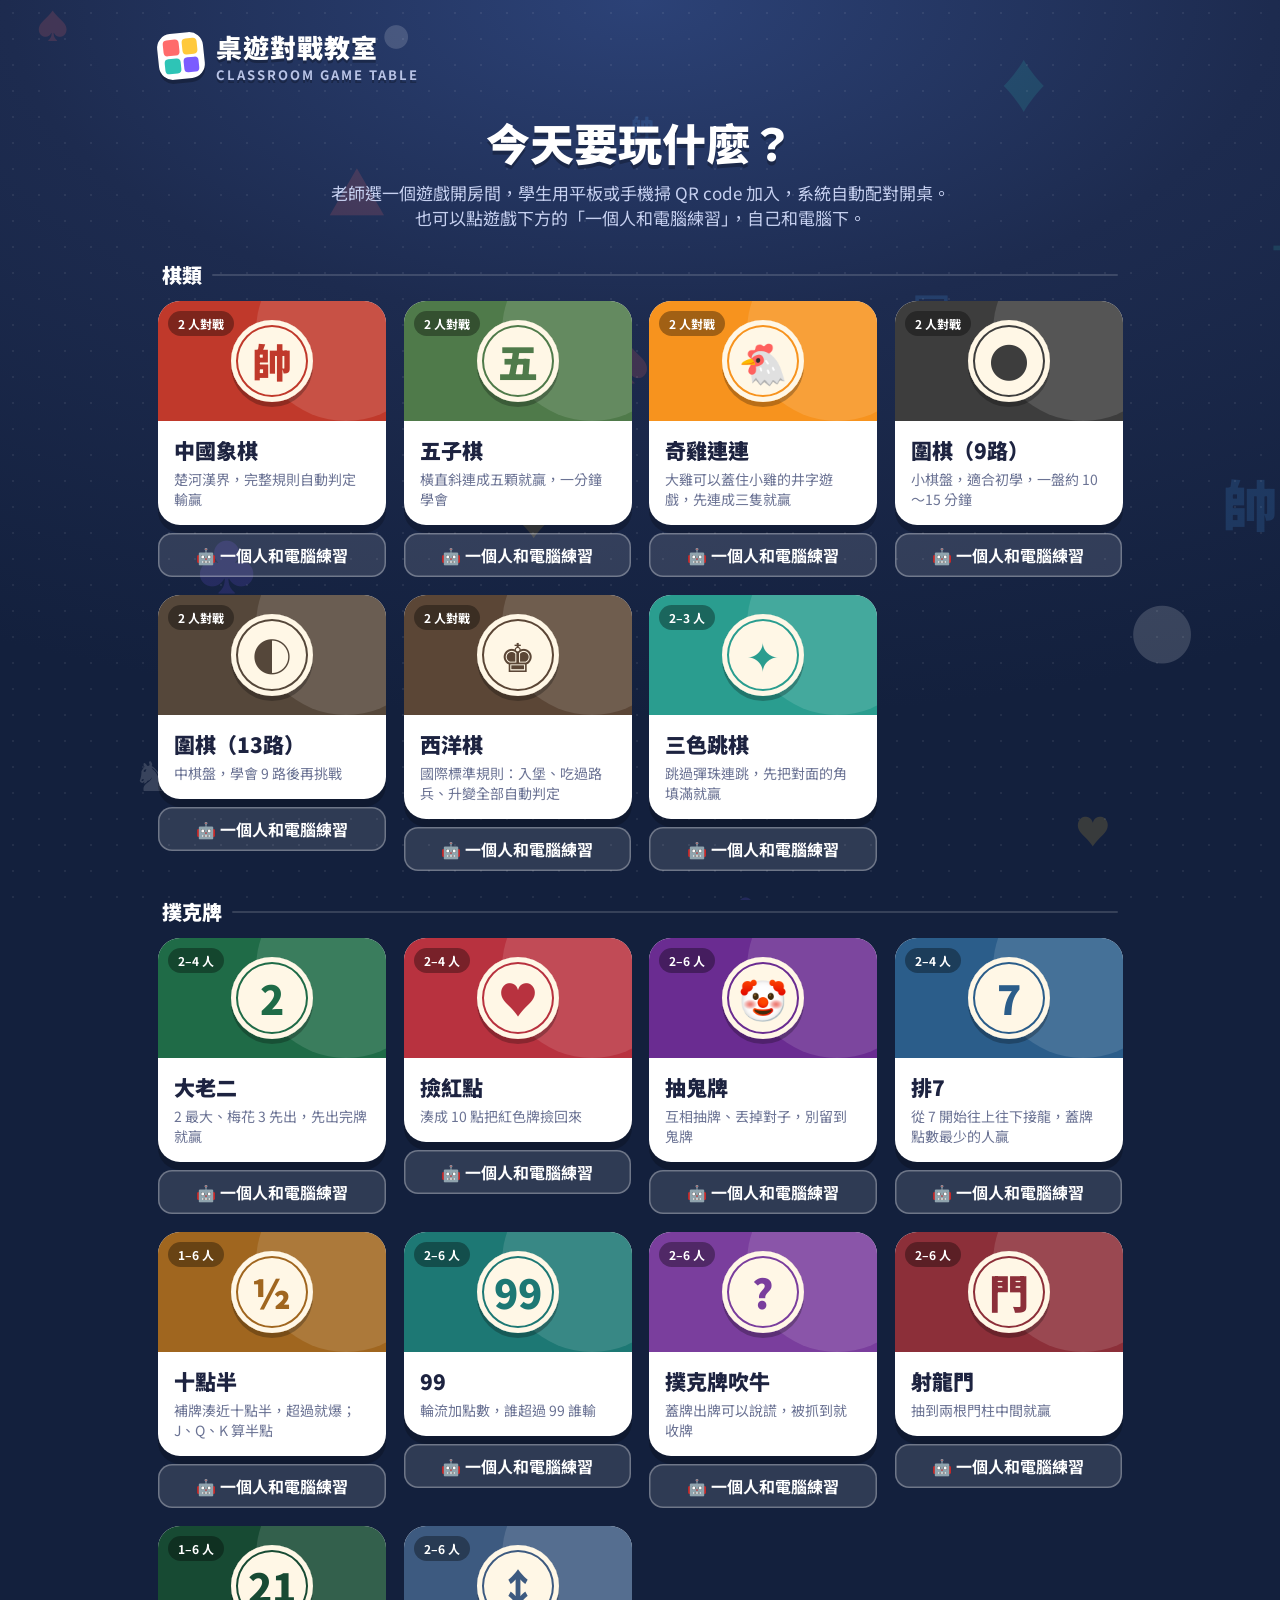
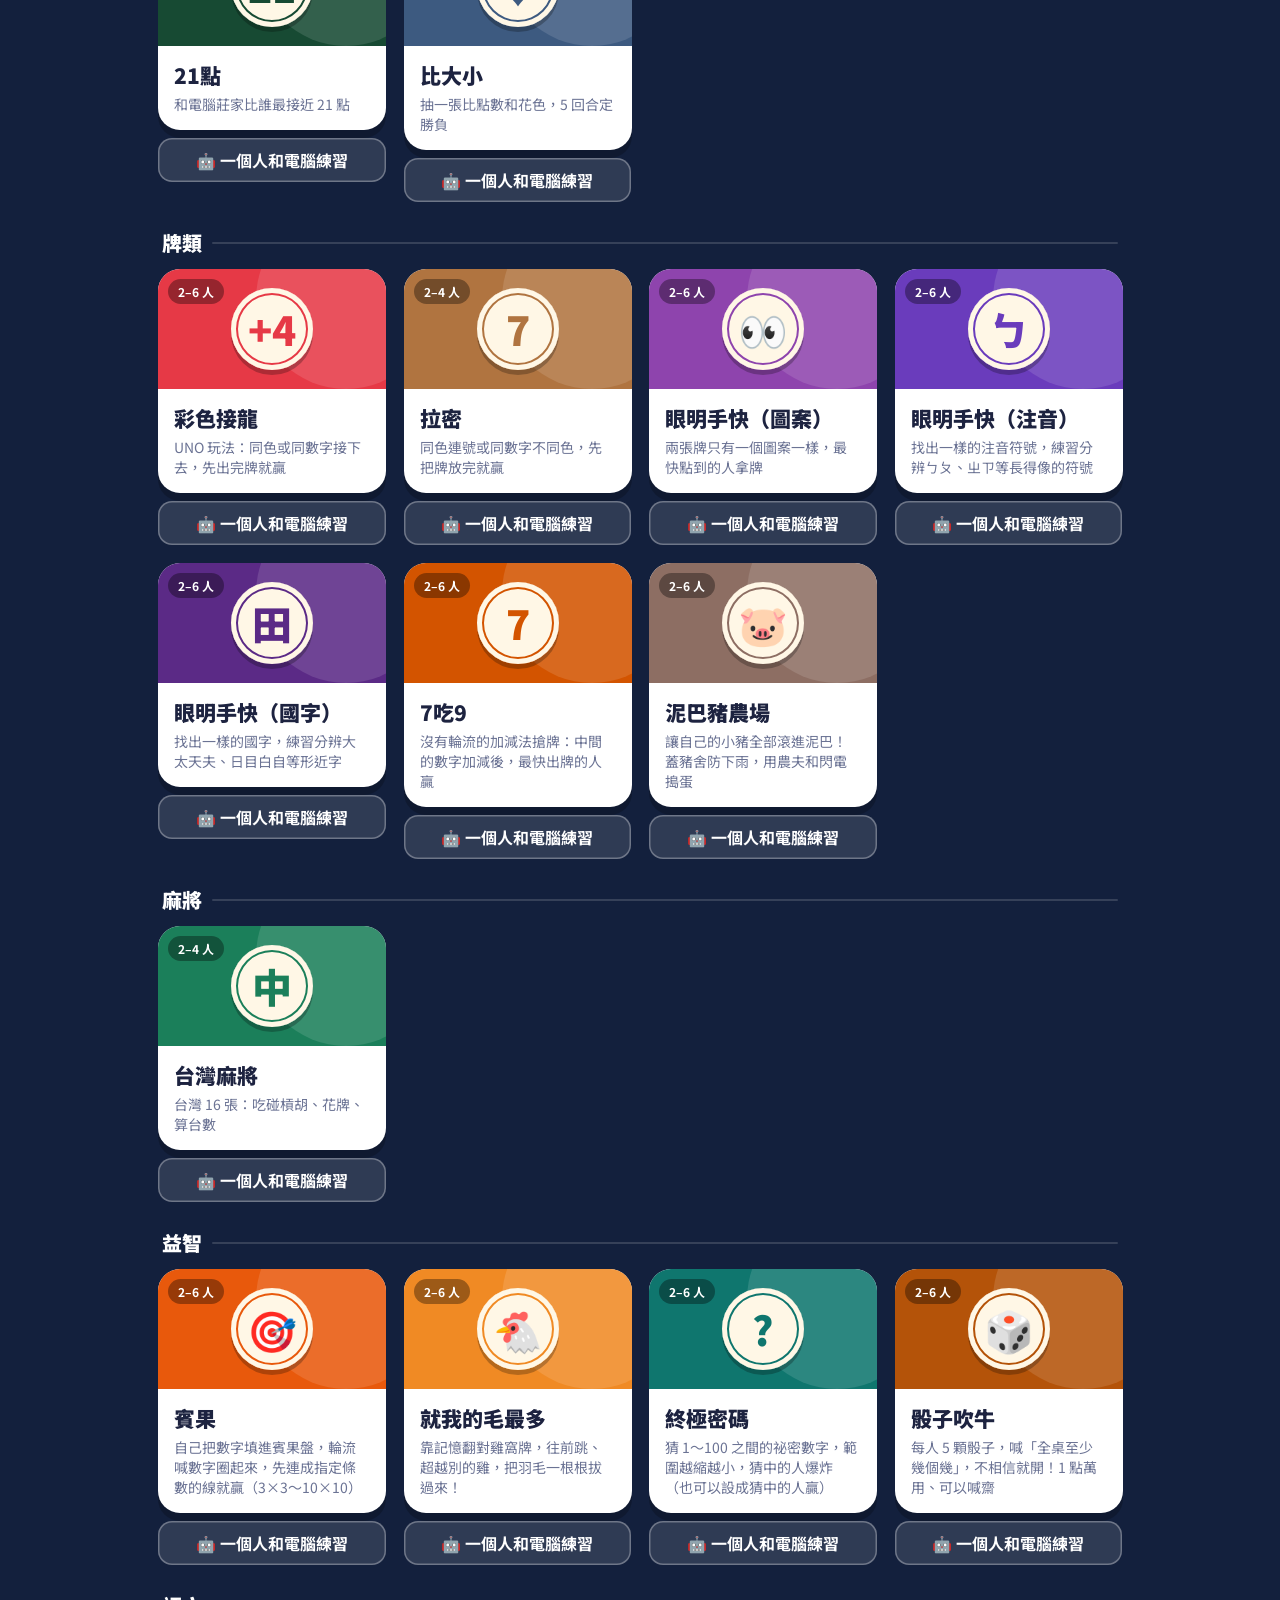
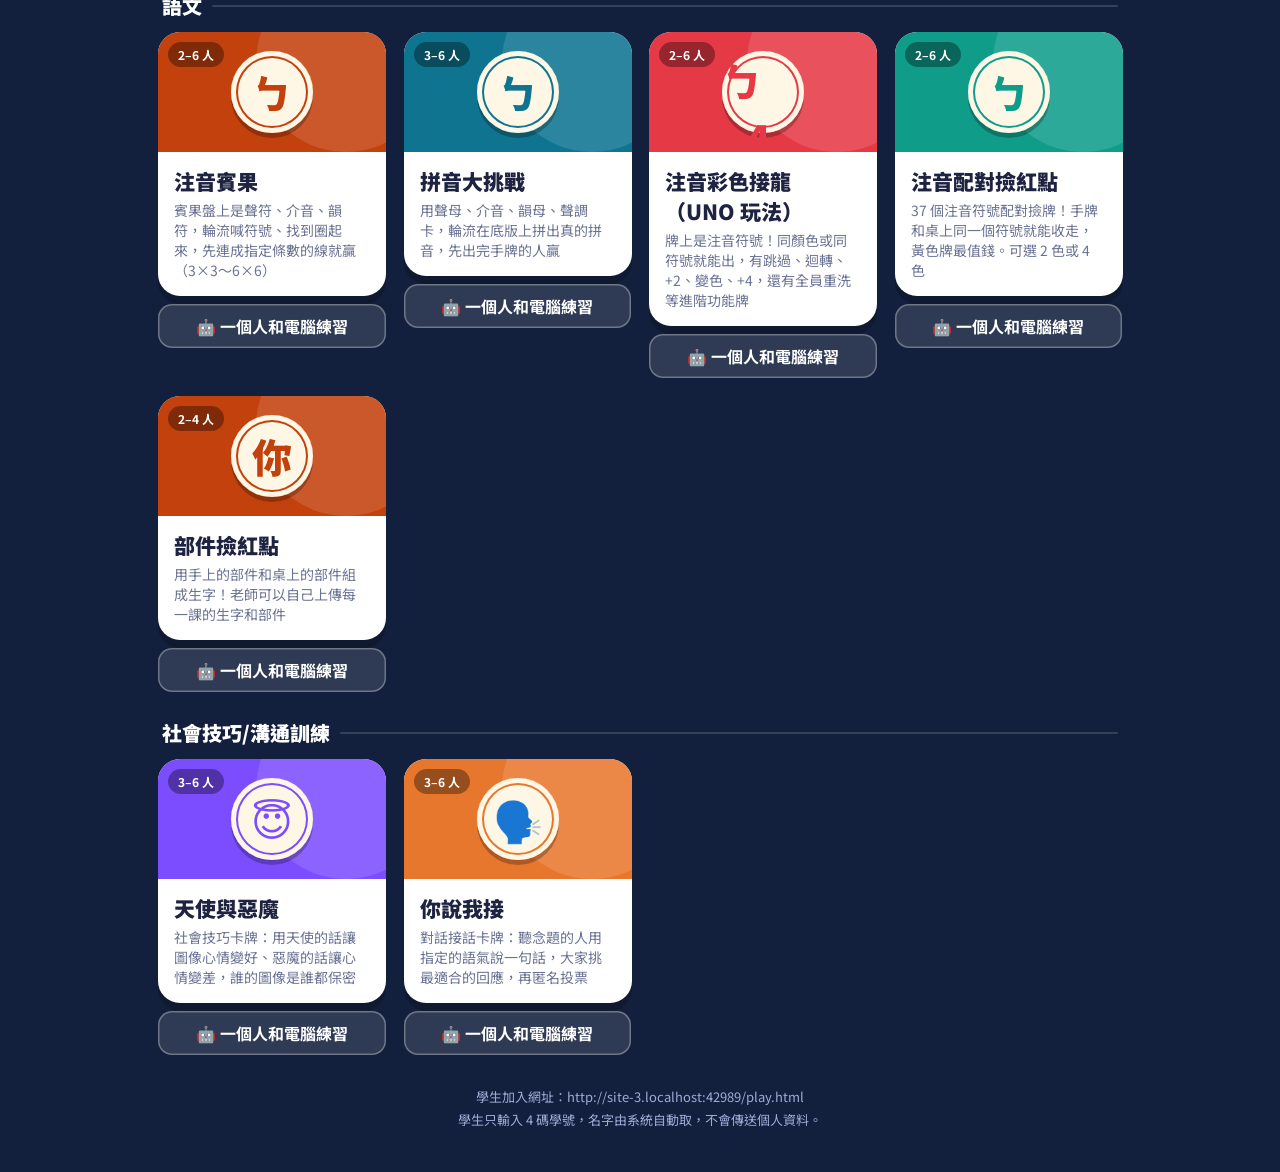
==== commit a47a0913: "新增遊戲「注音賓果」（語文類）：聲符、介音、韻符共 37 個，3×3～6×6，系統隨機填盤 Co-Authored-By: Claude Sonnet 5.5 <noreply@anthropic.c" ====
--- a/index.html
+++ b/index.html
@@ -5,7 +5,7 @@
 <meta name="viewport" content="width=device-width, initial-scale=1.0">
 <title>桌遊對戰教室</title>
 <link rel="stylesheet" href="https://fonts.googleapis.com/css2?family=Noto+Sans+TC:wght@400;700;900&display=swap">
-<link rel="stylesheet" href="platform.css?v=202611191743">
+<link rel="stylesheet" href="platform.css?v=202611191754">
 </head>
 <body>
 <div class="home">
@@ -17,8 +17,8 @@
   <div id="grid"></div>
   <div class="foot">學生加入網址：<span id="pu"></span><br>學生只輸入 4 碼學號，名字由系統自動取，不會傳送個人資料。</div>
 </div>
-<script src="decor.js?v=202611191743"></script>
-<script src="games.js?v=202611191743"></script>
+<script src="decor.js?v=202611191754"></script>
+<script src="games.js?v=202611191754"></script>
 <script>
 (function () {
   var root = document.getElementById('grid'), n = 0, LOC = /[?&]local=1/.test(location.search) ? '&local=1' : '';
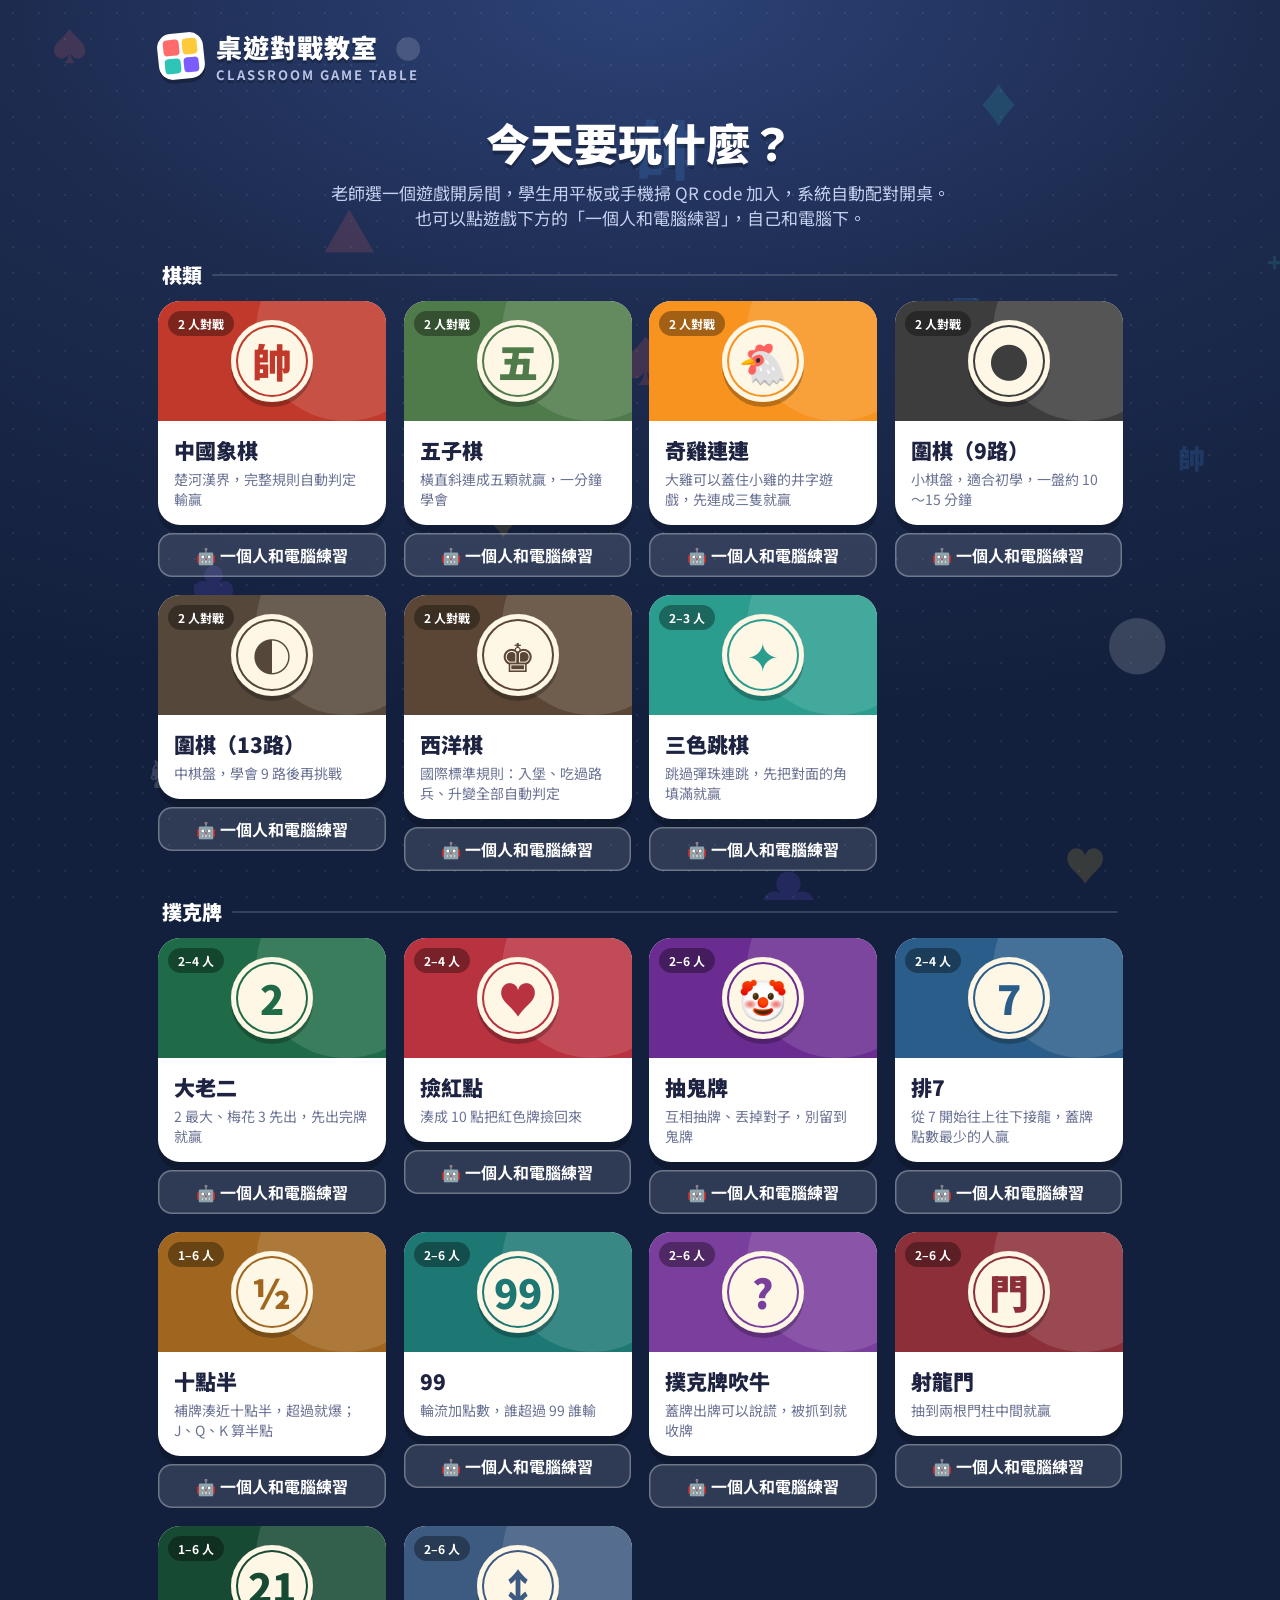
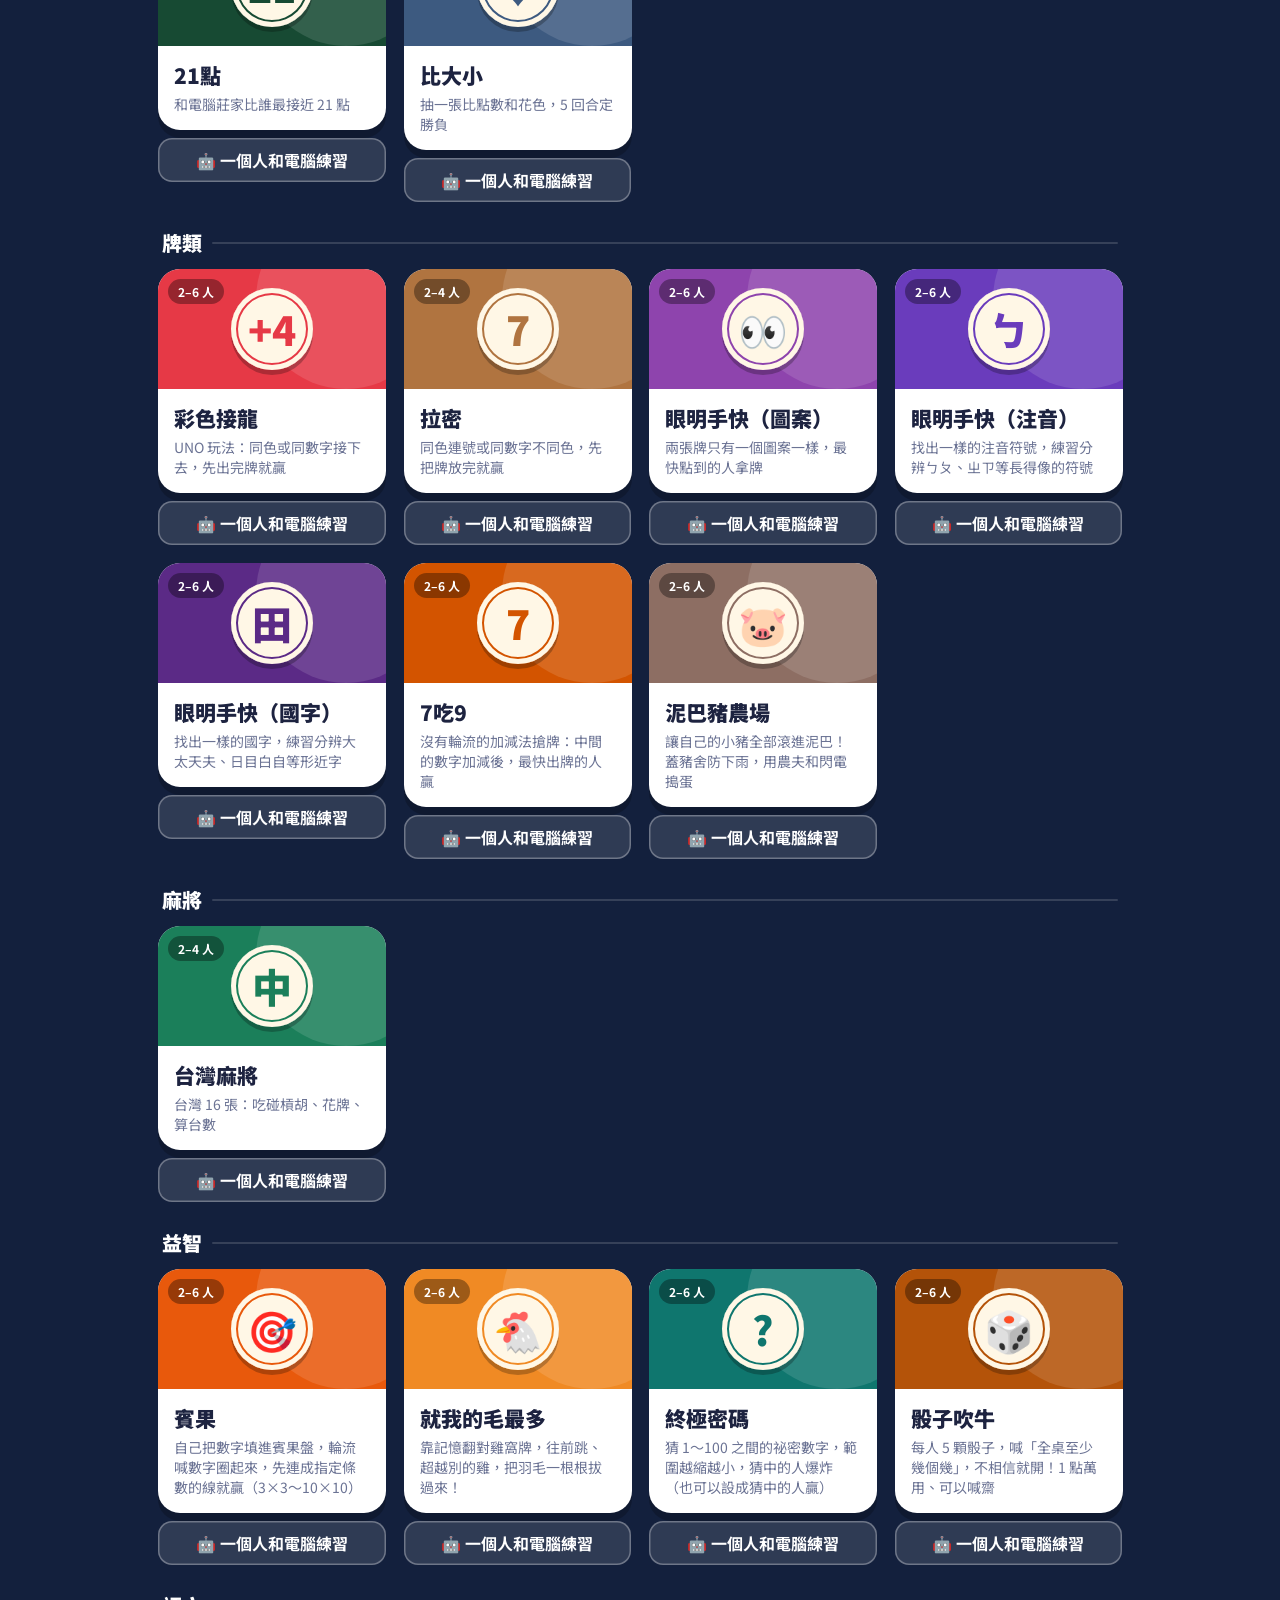
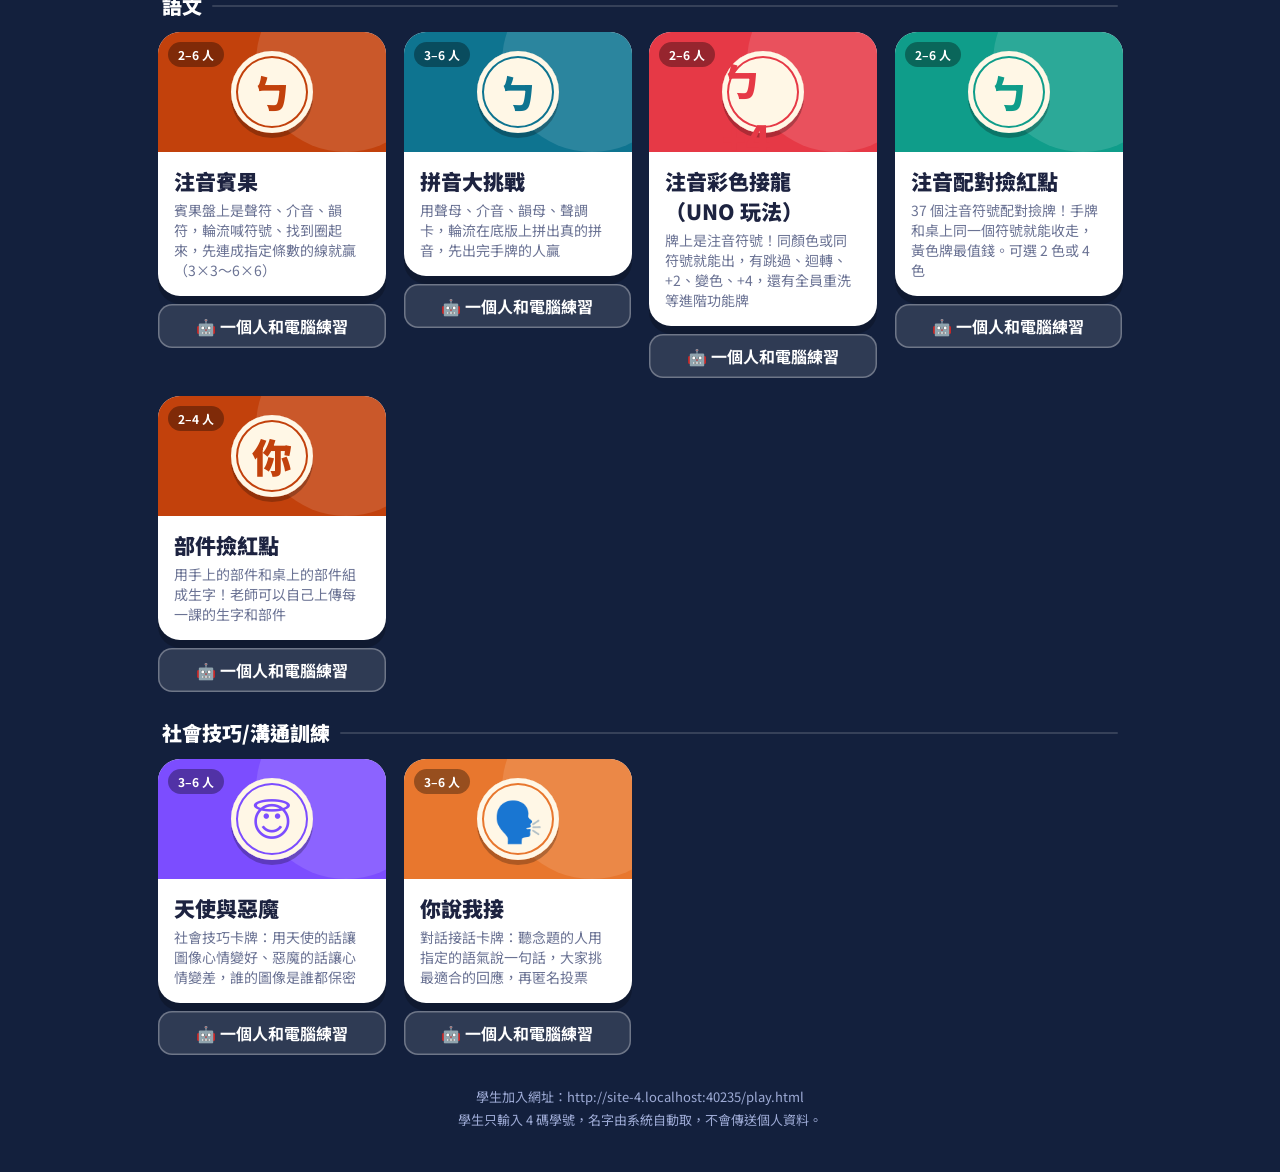
==== commit 60ef06e1: "賓果：連成線時顯示大訊息並播放音效，別人連線也會提示 Co-Authored-By: Claude Sonnet 5.5 <noreply@anthropic.com> Claude-Session:" ====
--- a/index.html
+++ b/index.html
@@ -5,7 +5,7 @@
 <meta name="viewport" content="width=device-width, initial-scale=1.0">
 <title>桌遊對戰教室</title>
 <link rel="stylesheet" href="https://fonts.googleapis.com/css2?family=Noto+Sans+TC:wght@400;700;900&display=swap">
-<link rel="stylesheet" href="platform.css?v=202611191754">
+<link rel="stylesheet" href="platform.css?v=202611191759">
 </head>
 <body>
 <div class="home">
@@ -17,8 +17,8 @@
   <div id="grid"></div>
   <div class="foot">學生加入網址：<span id="pu"></span><br>學生只輸入 4 碼學號，名字由系統自動取，不會傳送個人資料。</div>
 </div>
-<script src="decor.js?v=202611191754"></script>
-<script src="games.js?v=202611191754"></script>
+<script src="decor.js?v=202611191759"></script>
+<script src="games.js?v=202611191759"></script>
 <script>
 (function () {
   var root = document.getElementById('grid'), n = 0, LOC = /[?&]local=1/.test(location.search) ? '&local=1' : '';
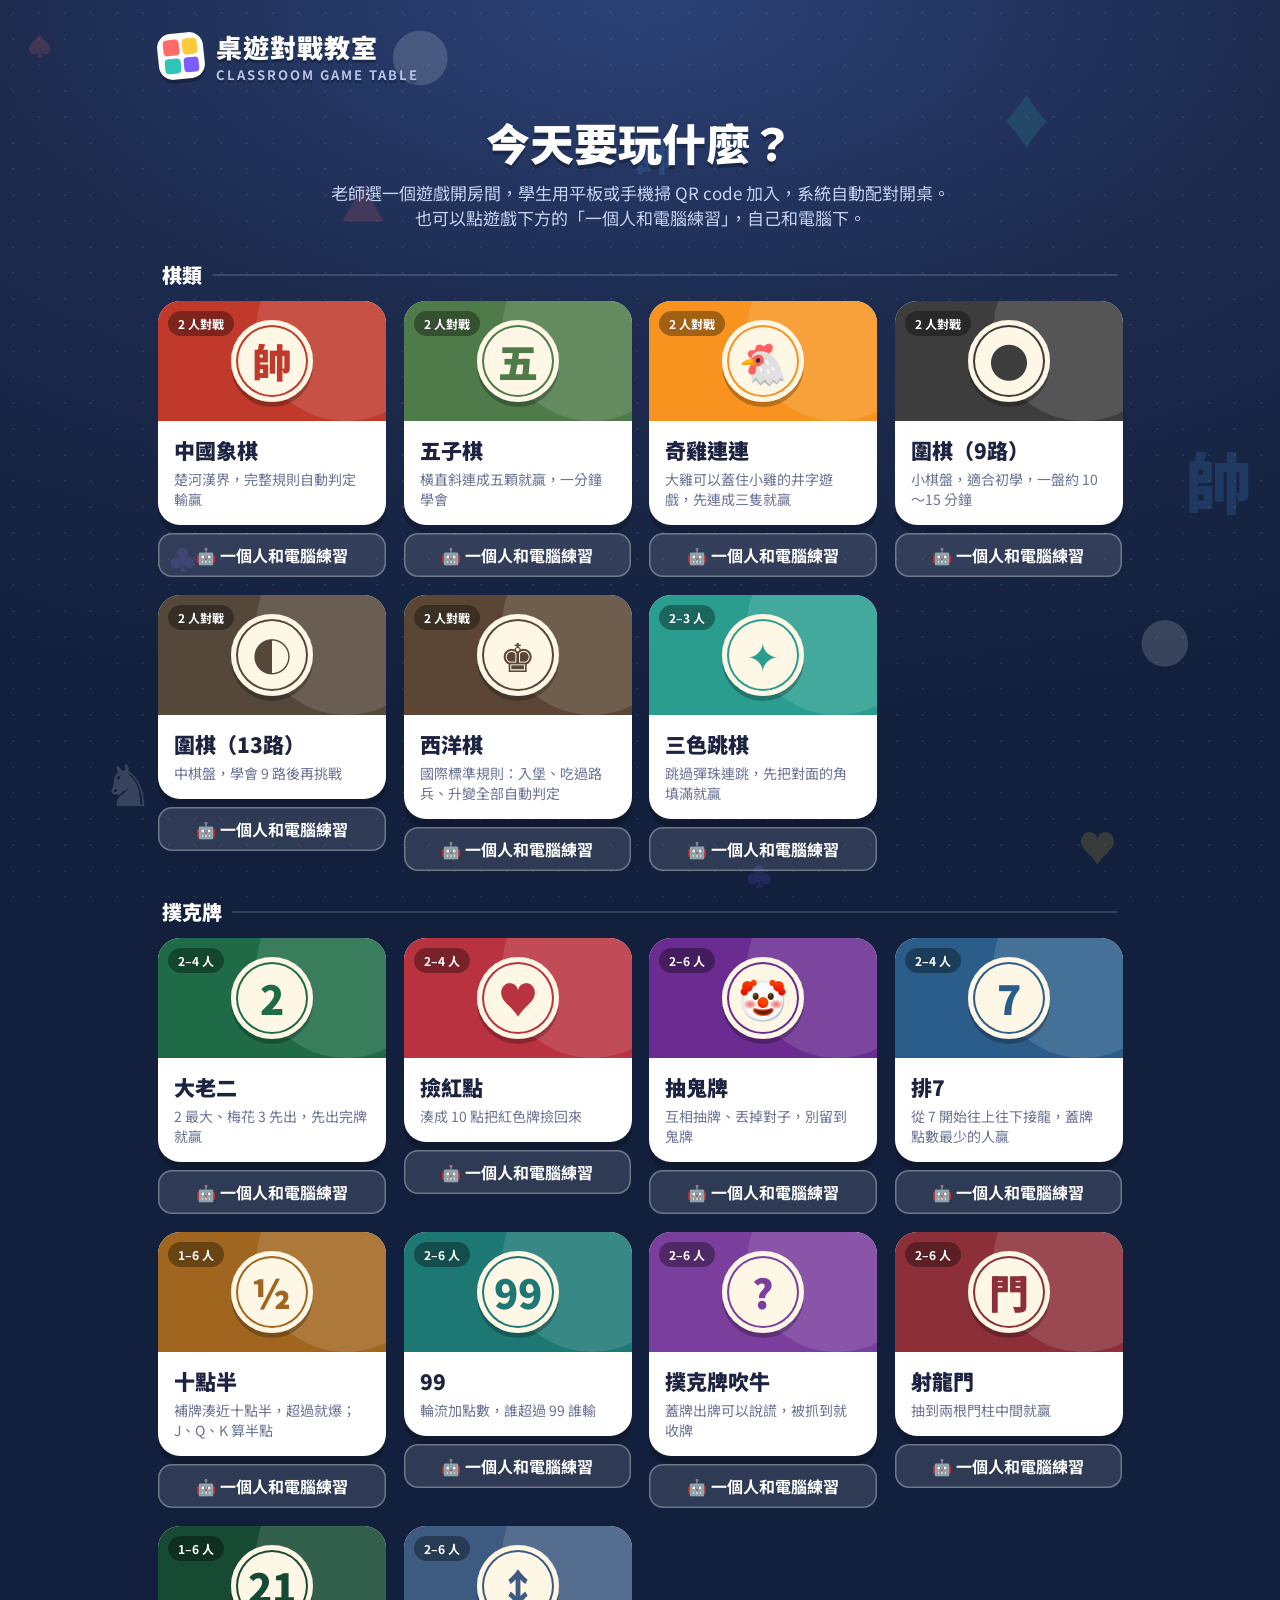
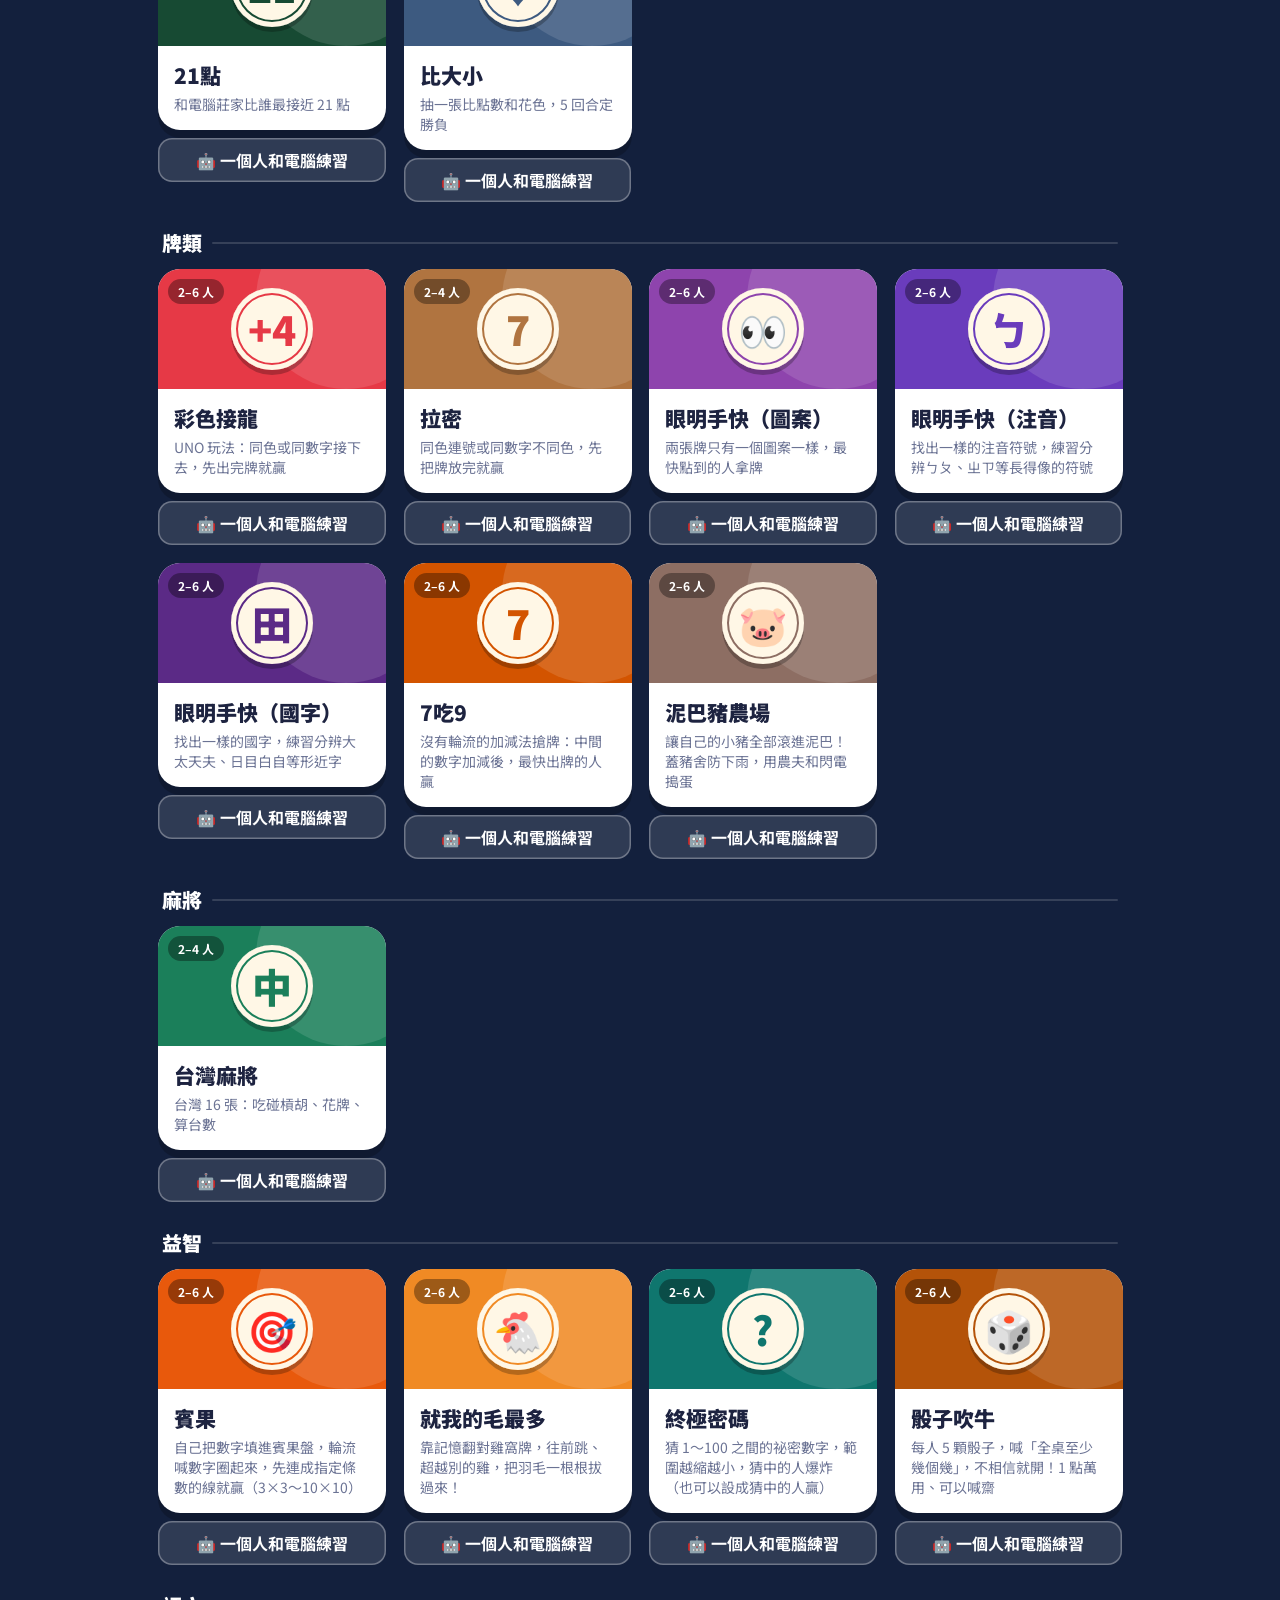
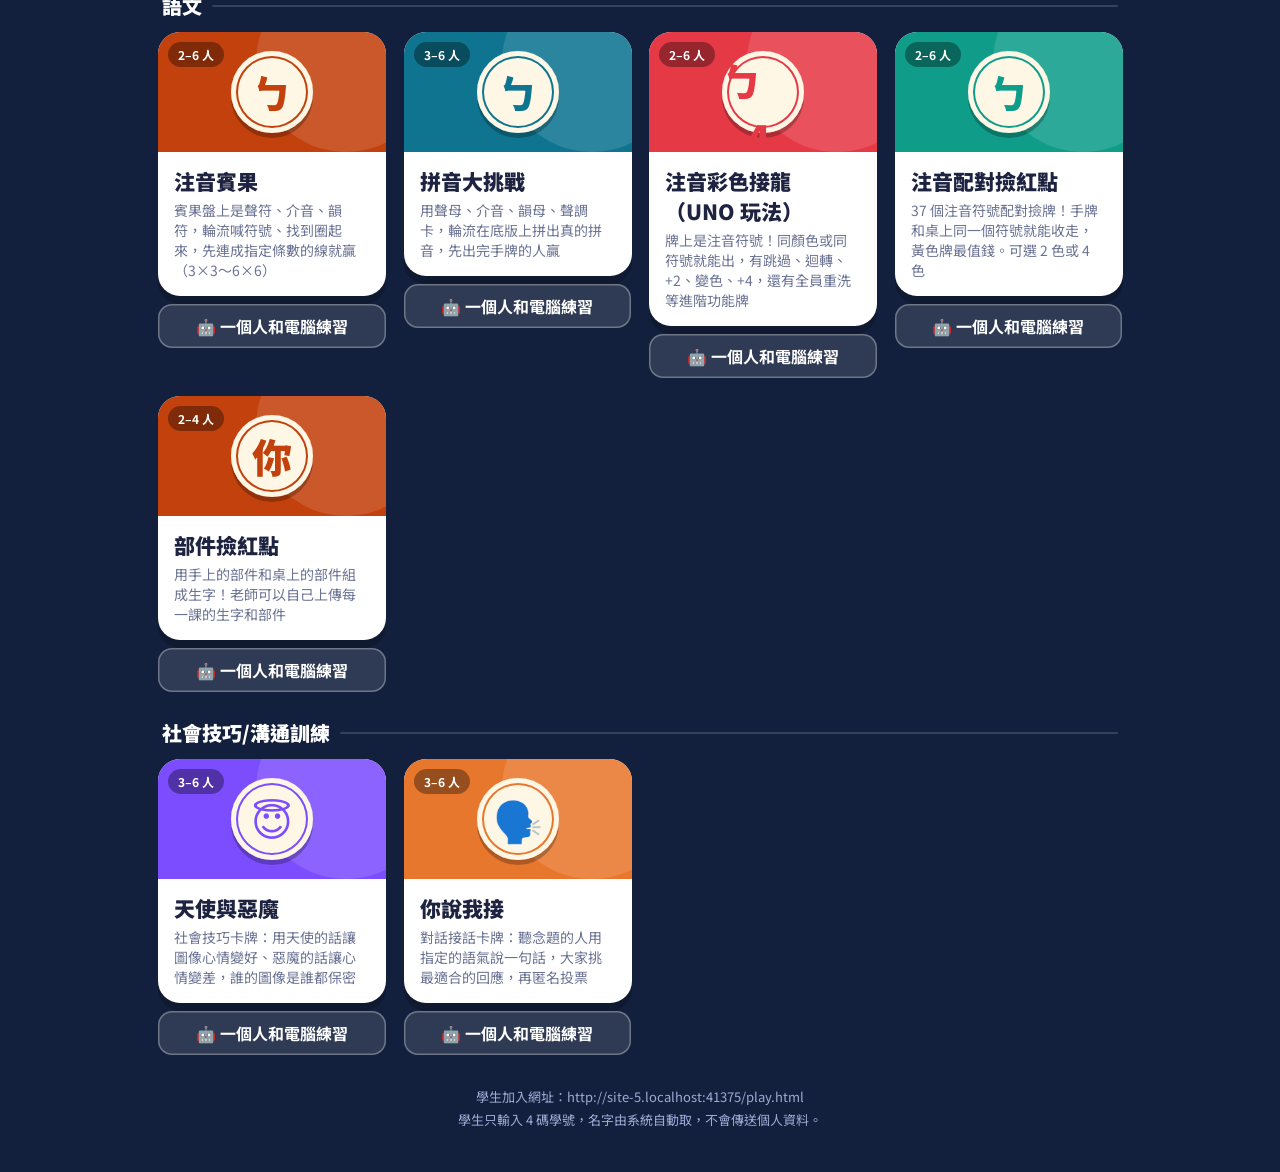
==== commit 8b934b89: "注音賓果：盤子上沒有被喊的符號時，明確顯示「自動跳過」 Co-Authored-By: Claude Sonnet 5.5 <noreply@anthropic.com> Claude-Session" ====
--- a/index.html
+++ b/index.html
@@ -5,7 +5,7 @@
 <meta name="viewport" content="width=device-width, initial-scale=1.0">
 <title>桌遊對戰教室</title>
 <link rel="stylesheet" href="https://fonts.googleapis.com/css2?family=Noto+Sans+TC:wght@400;700;900&display=swap">
-<link rel="stylesheet" href="platform.css?v=202611191759">
+<link rel="stylesheet" href="platform.css?v=202611191800">
 </head>
 <body>
 <div class="home">
@@ -17,8 +17,8 @@
   <div id="grid"></div>
   <div class="foot">學生加入網址：<span id="pu"></span><br>學生只輸入 4 碼學號，名字由系統自動取，不會傳送個人資料。</div>
 </div>
-<script src="decor.js?v=202611191759"></script>
-<script src="games.js?v=202611191759"></script>
+<script src="decor.js?v=202611191800"></script>
+<script src="games.js?v=202611191800"></script>
 <script>
 (function () {
   var root = document.getElementById('grid'), n = 0, LOC = /[?&]local=1/.test(location.search) ? '&local=1' : '';
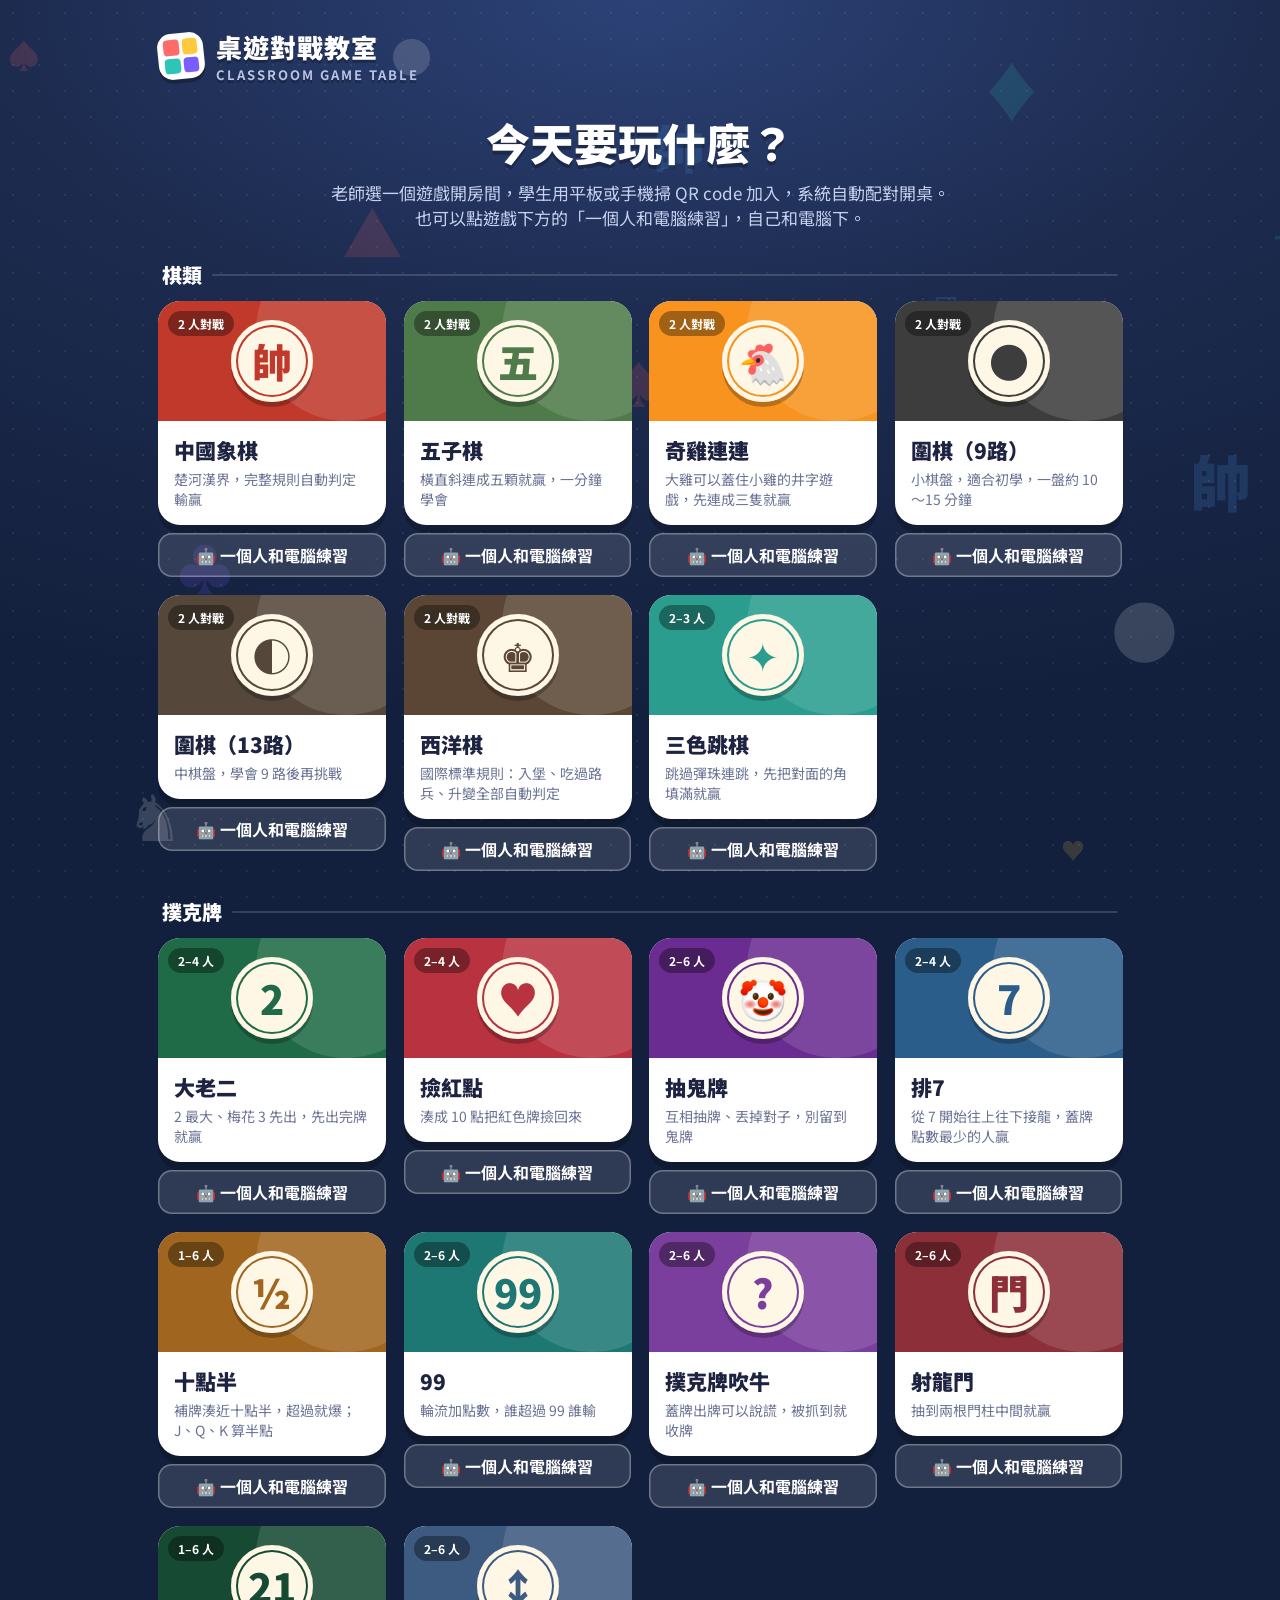
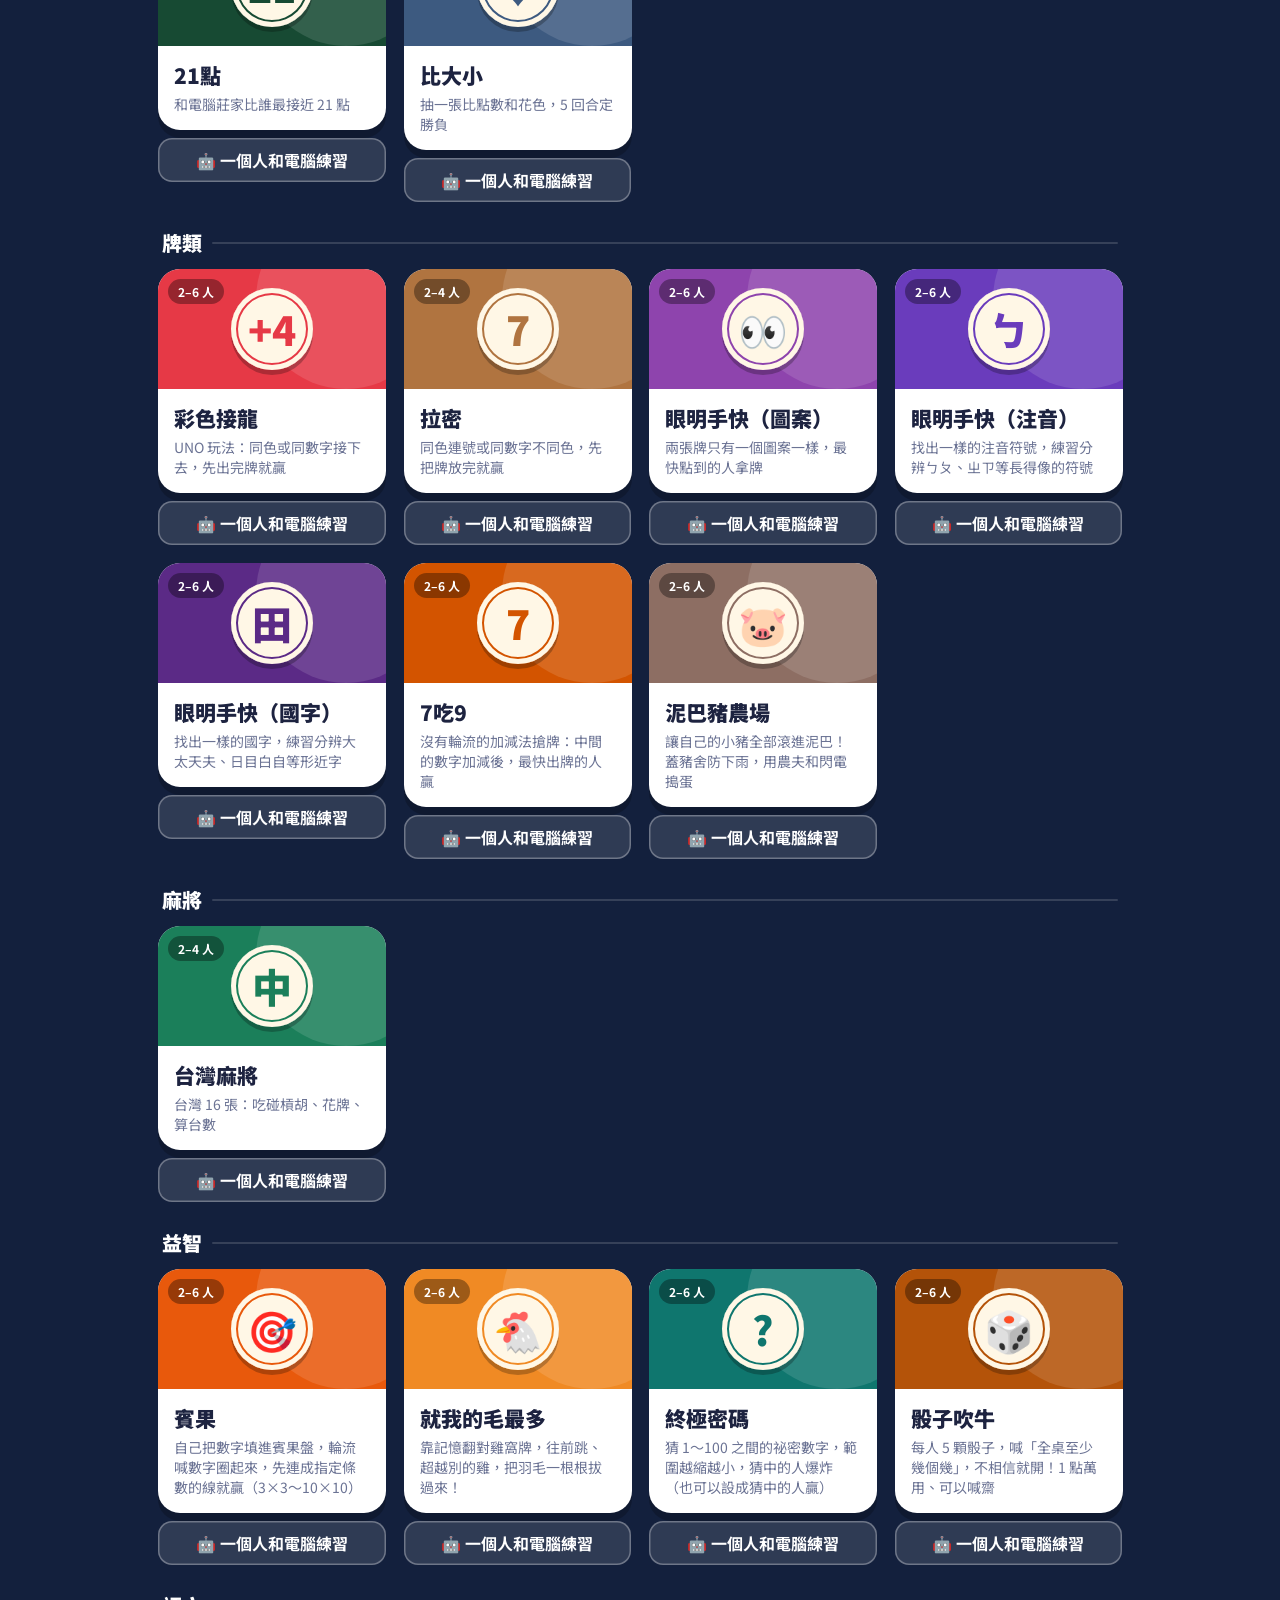
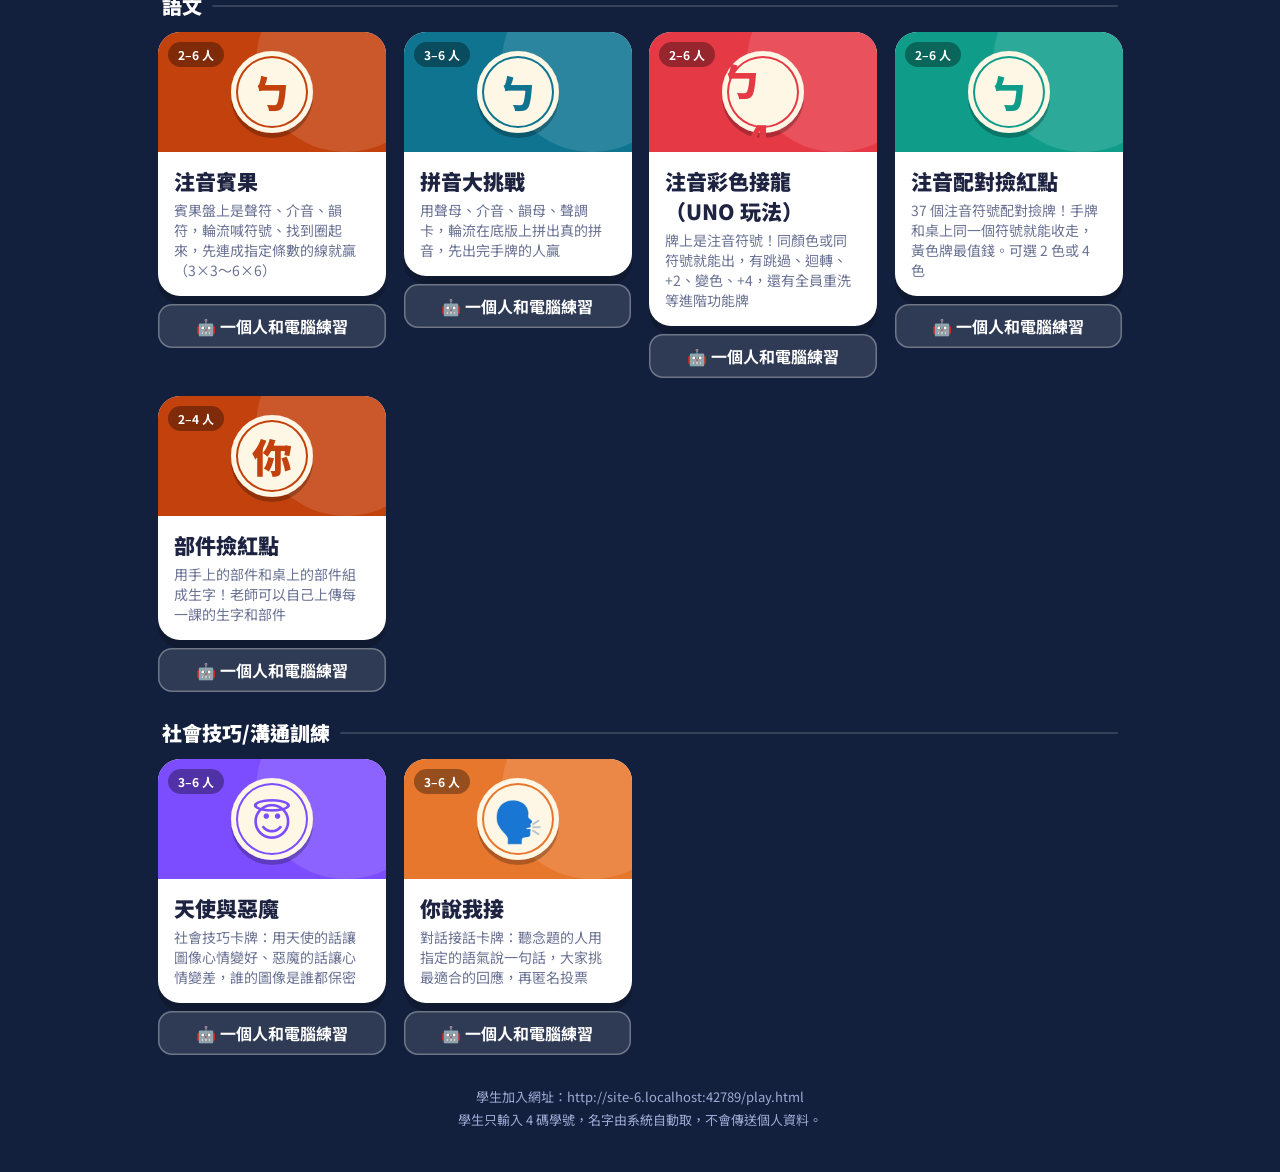
==== commit 99229654: "注音賓果：盤子上沒有被喊的符號時，先顯示訊息約 2 秒再自動跳過 Co-Authored-By: Claude Sonnet 5.5 <noreply@anthropic.com> Claude-Se" ====
--- a/index.html
+++ b/index.html
@@ -5,7 +5,7 @@
 <meta name="viewport" content="width=device-width, initial-scale=1.0">
 <title>桌遊對戰教室</title>
 <link rel="stylesheet" href="https://fonts.googleapis.com/css2?family=Noto+Sans+TC:wght@400;700;900&display=swap">
-<link rel="stylesheet" href="platform.css?v=202611191800">
+<link rel="stylesheet" href="platform.css?v=202611191802">
 </head>
 <body>
 <div class="home">
@@ -17,8 +17,8 @@
   <div id="grid"></div>
   <div class="foot">學生加入網址：<span id="pu"></span><br>學生只輸入 4 碼學號，名字由系統自動取，不會傳送個人資料。</div>
 </div>
-<script src="decor.js?v=202611191800"></script>
-<script src="games.js?v=202611191800"></script>
+<script src="decor.js?v=202611191802"></script>
+<script src="games.js?v=202611191802"></script>
 <script>
 (function () {
   var root = document.getElementById('grid'), n = 0, LOC = /[?&]local=1/.test(location.search) ? '&local=1' : '';
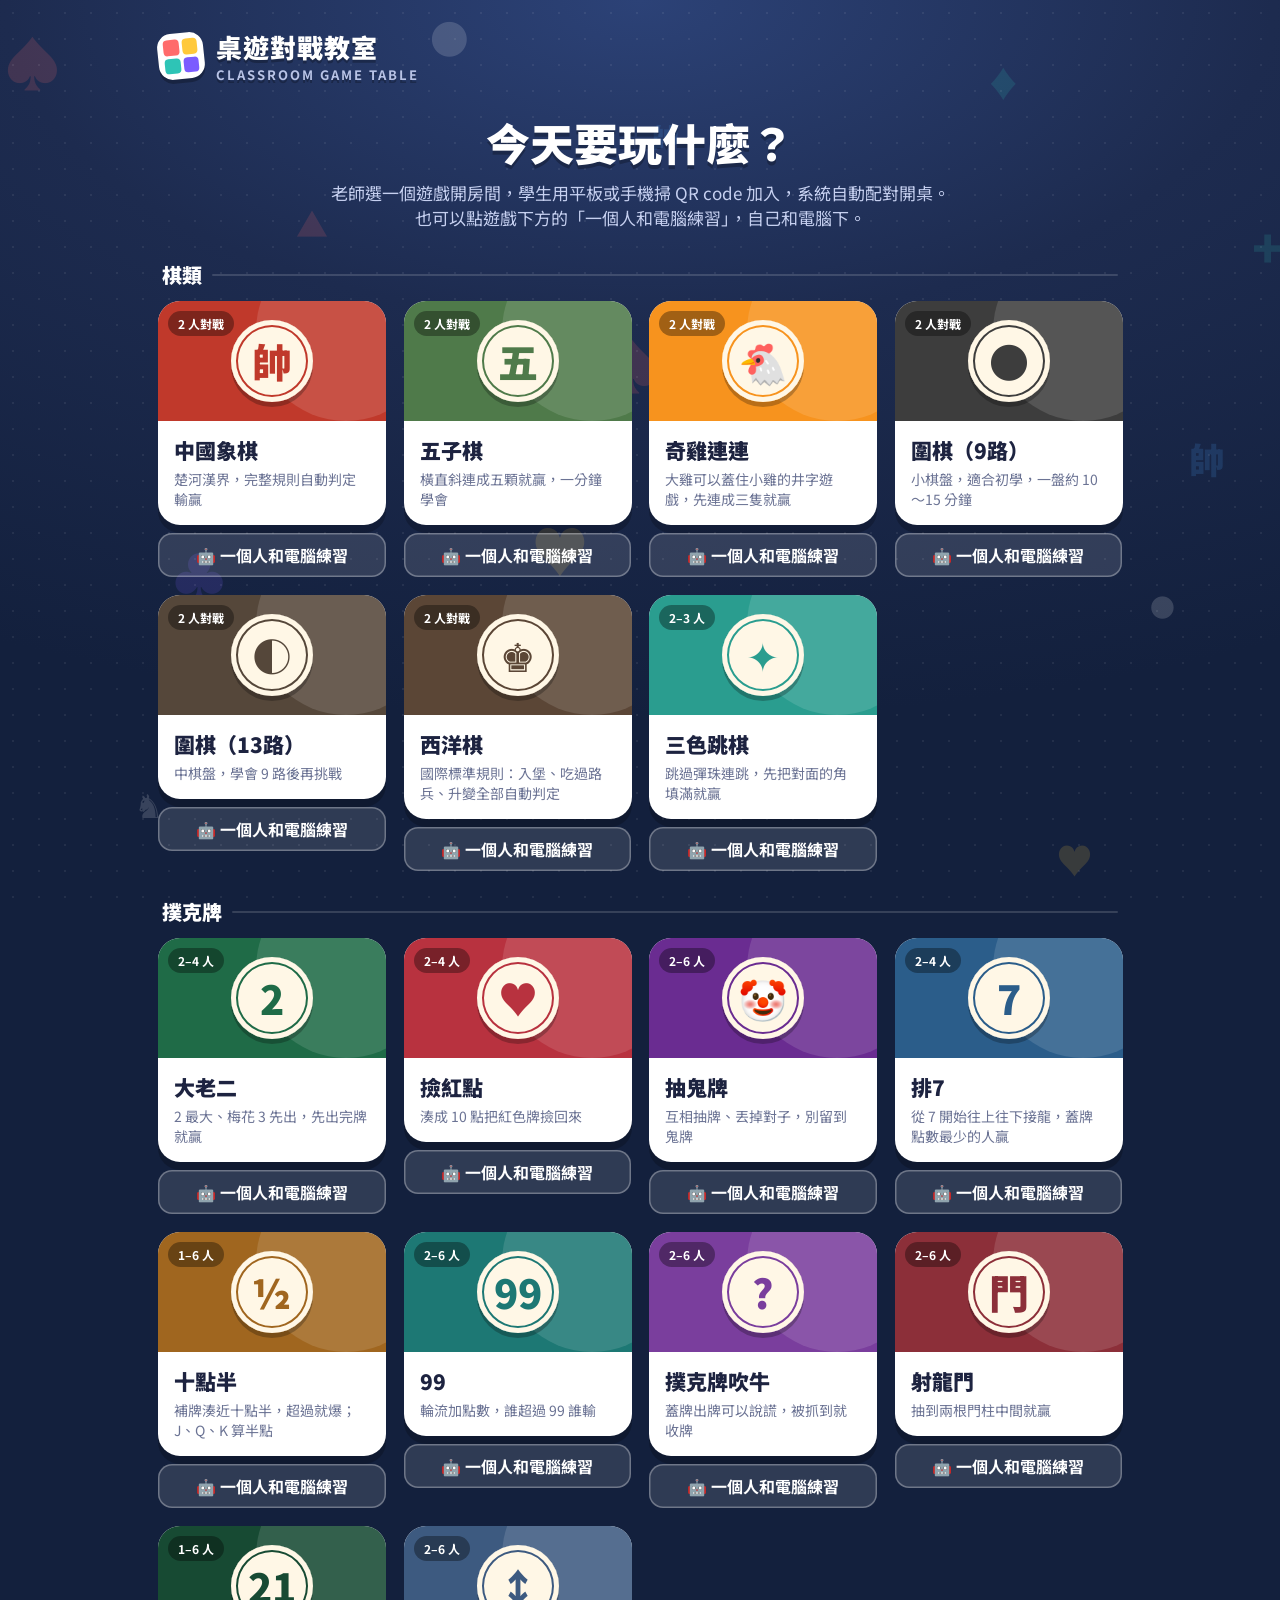
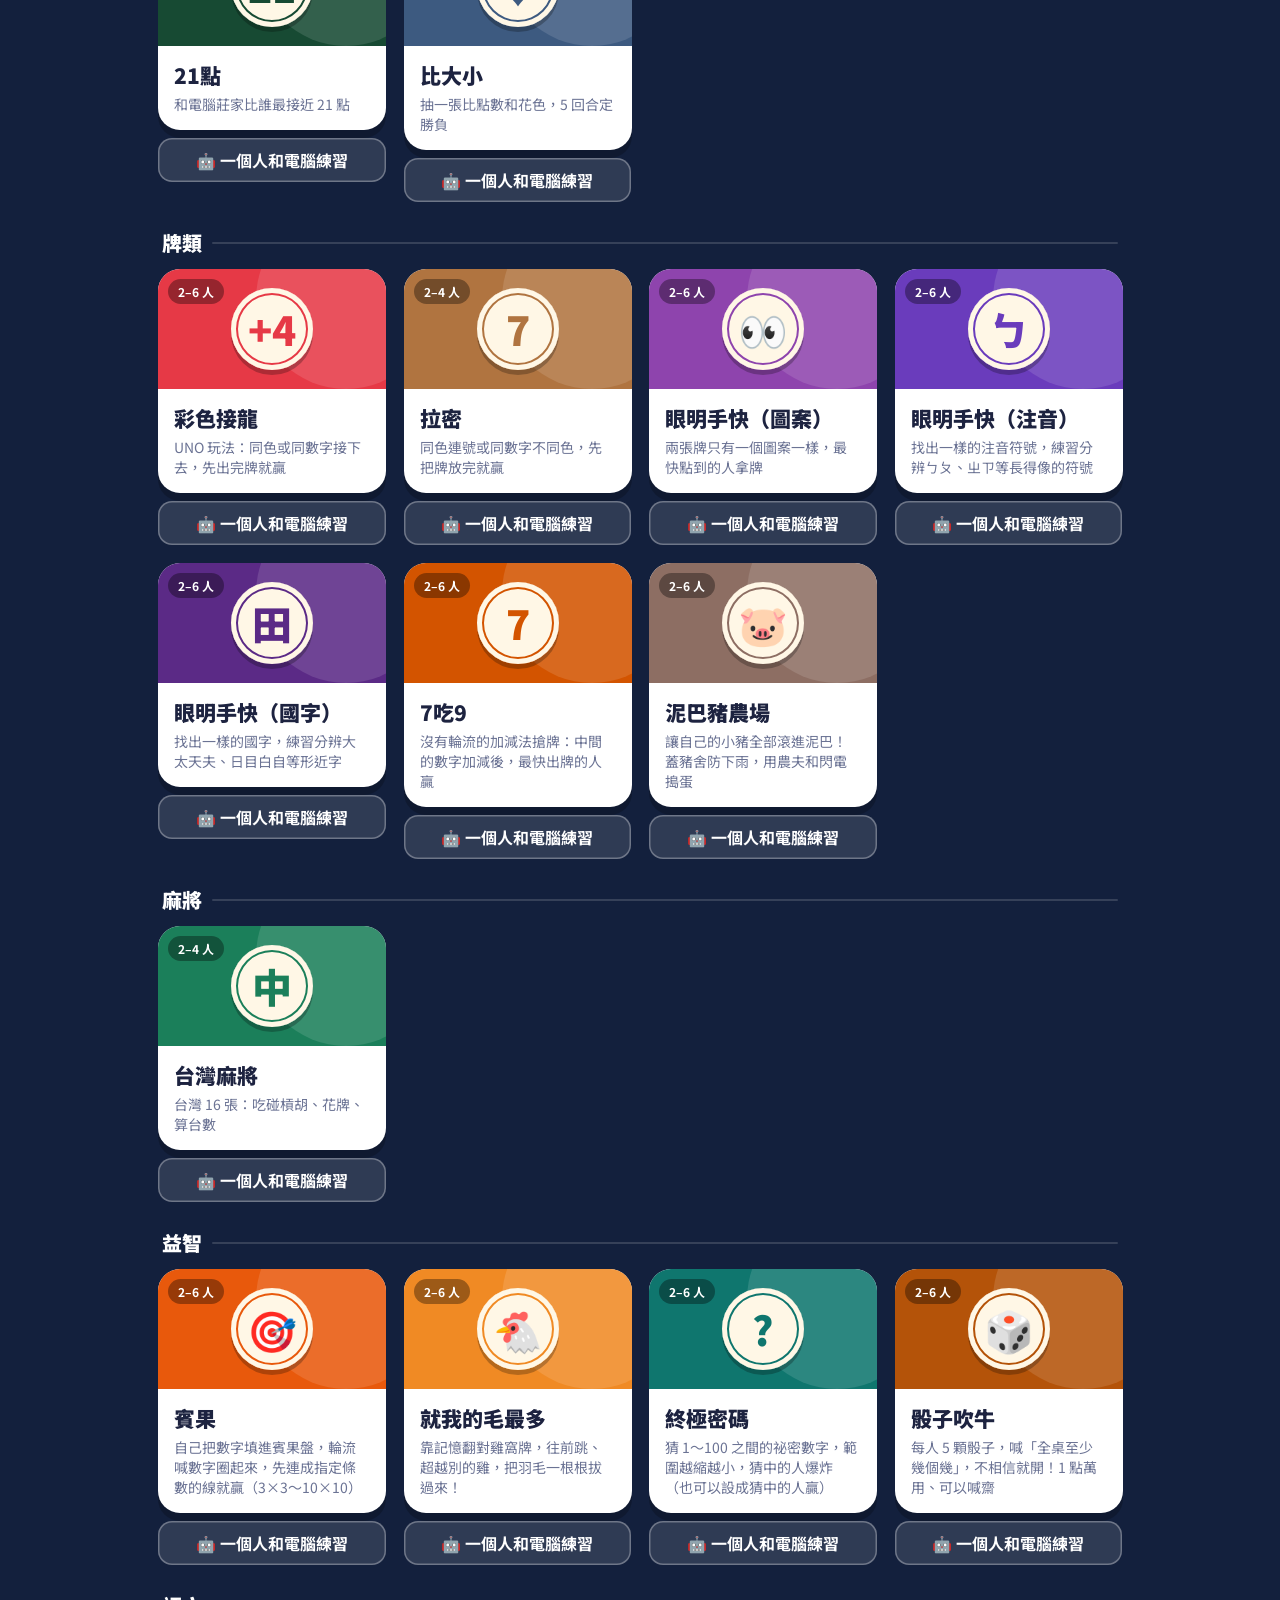
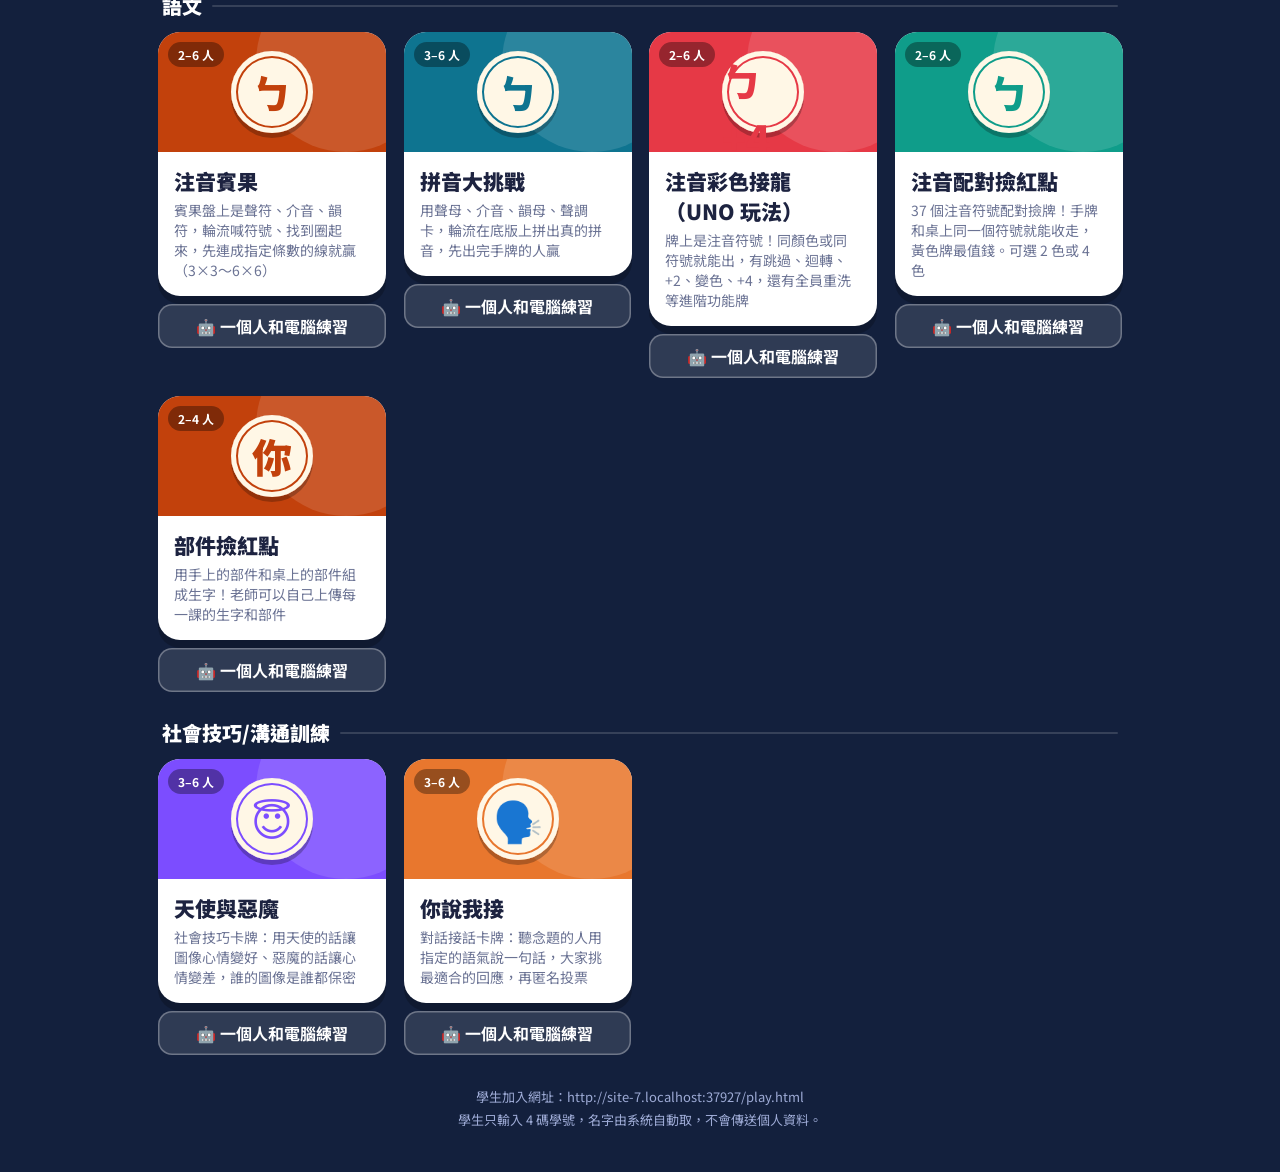
==== commit 7efc542c: "注音賓果：自動跳過通知加上明顯音效 Co-Authored-By: Claude Sonnet 5.5 <noreply@anthropic.com> Claude-Session: https://" ====
--- a/index.html
+++ b/index.html
@@ -5,7 +5,7 @@
 <meta name="viewport" content="width=device-width, initial-scale=1.0">
 <title>桌遊對戰教室</title>
 <link rel="stylesheet" href="https://fonts.googleapis.com/css2?family=Noto+Sans+TC:wght@400;700;900&display=swap">
-<link rel="stylesheet" href="platform.css?v=202611191802">
+<link rel="stylesheet" href="platform.css?v=202611191808">
 </head>
 <body>
 <div class="home">
@@ -17,8 +17,8 @@
   <div id="grid"></div>
   <div class="foot">學生加入網址：<span id="pu"></span><br>學生只輸入 4 碼學號，名字由系統自動取，不會傳送個人資料。</div>
 </div>
-<script src="decor.js?v=202611191802"></script>
-<script src="games.js?v=202611191802"></script>
+<script src="decor.js?v=202611191808"></script>
+<script src="games.js?v=202611191808"></script>
 <script>
 (function () {
   var root = document.getElementById('grid'), n = 0, LOC = /[?&]local=1/.test(location.search) ? '&local=1' : '';
